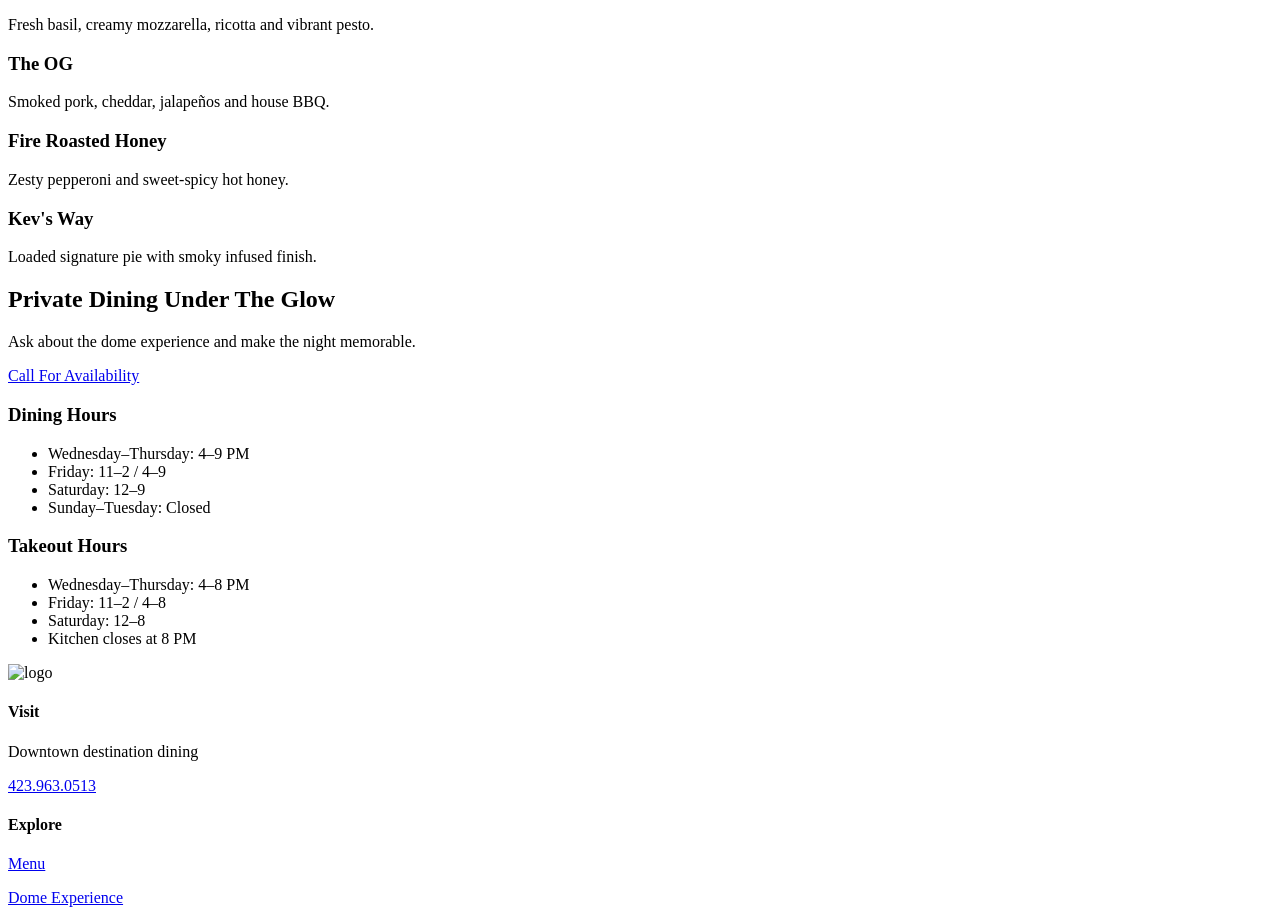
==== index.html @ 61188879 "init commit" ====
<!DOCTYPE html>
<p>Fresh basil, creamy mozzarella, ricotta and vibrant pesto.</p>
</div>
<div class="dish-card reveal">
<h3>The OG</h3>
<p>Smoked pork, cheddar, jalapeños and house BBQ.</p>
</div>
<div class="dish-card reveal">
<h3>Fire Roasted Honey</h3>
<p>Zesty pepperoni and sweet-spicy hot honey.</p>
</div>
<div class="dish-card reveal">
<h3>Kev's Way</h3>
<p>Loaded signature pie with smoky infused finish.</p>
</div>
</div>
</div>
</section>

<section class="immersive-banner">
<div class="overlay-dark"></div>
<div class="container banner-inner">
<h2>Private Dining Under The Glow</h2>
<p>Ask about the dome experience and make the night memorable.</p>
<a href="tel:4239630513" class="btn btn-gold">Call For Availability</a>
</div>
</section>

<section class="section">
<div class="container hours-wrap">
<div class="hours-box reveal">
<h3>Dining Hours</h3>
<ul>
<li>Wednesday–Thursday: 4–9 PM</li>
<li>Friday: 11–2 / 4–9</li>
<li>Saturday: 12–9</li>
<li>Sunday–Tuesday: Closed</li>
</ul>
</div>
<div class="hours-box reveal">
<h3>Takeout Hours</h3>
<ul>
<li>Wednesday–Thursday: 4–8 PM</li>
<li>Friday: 11–2 / 4–8</li>
<li>Saturday: 12–8</li>
<li>Kitchen closes at 8 PM</li>
</ul>
</div>
</div>
</section>

<footer class="site-footer">
<div class="container footer-grid">
<div>
<img src="assets/logo.png" class="footer-logo" alt="logo">
</div>
<div>
<h4>Visit</h4>
<p>Downtown destination dining</p>
<p><a href="tel:4239630513">423.963.0513</a></p>
</div>
<div>
<h4>Explore</h4>
<p><a href="menu.html">Menu</a></p>
<p><a href="experience.html">Dome Experience</a></p>
</div>
</div>
</footer>

<script src="script.js"></script>
</body>
</html>
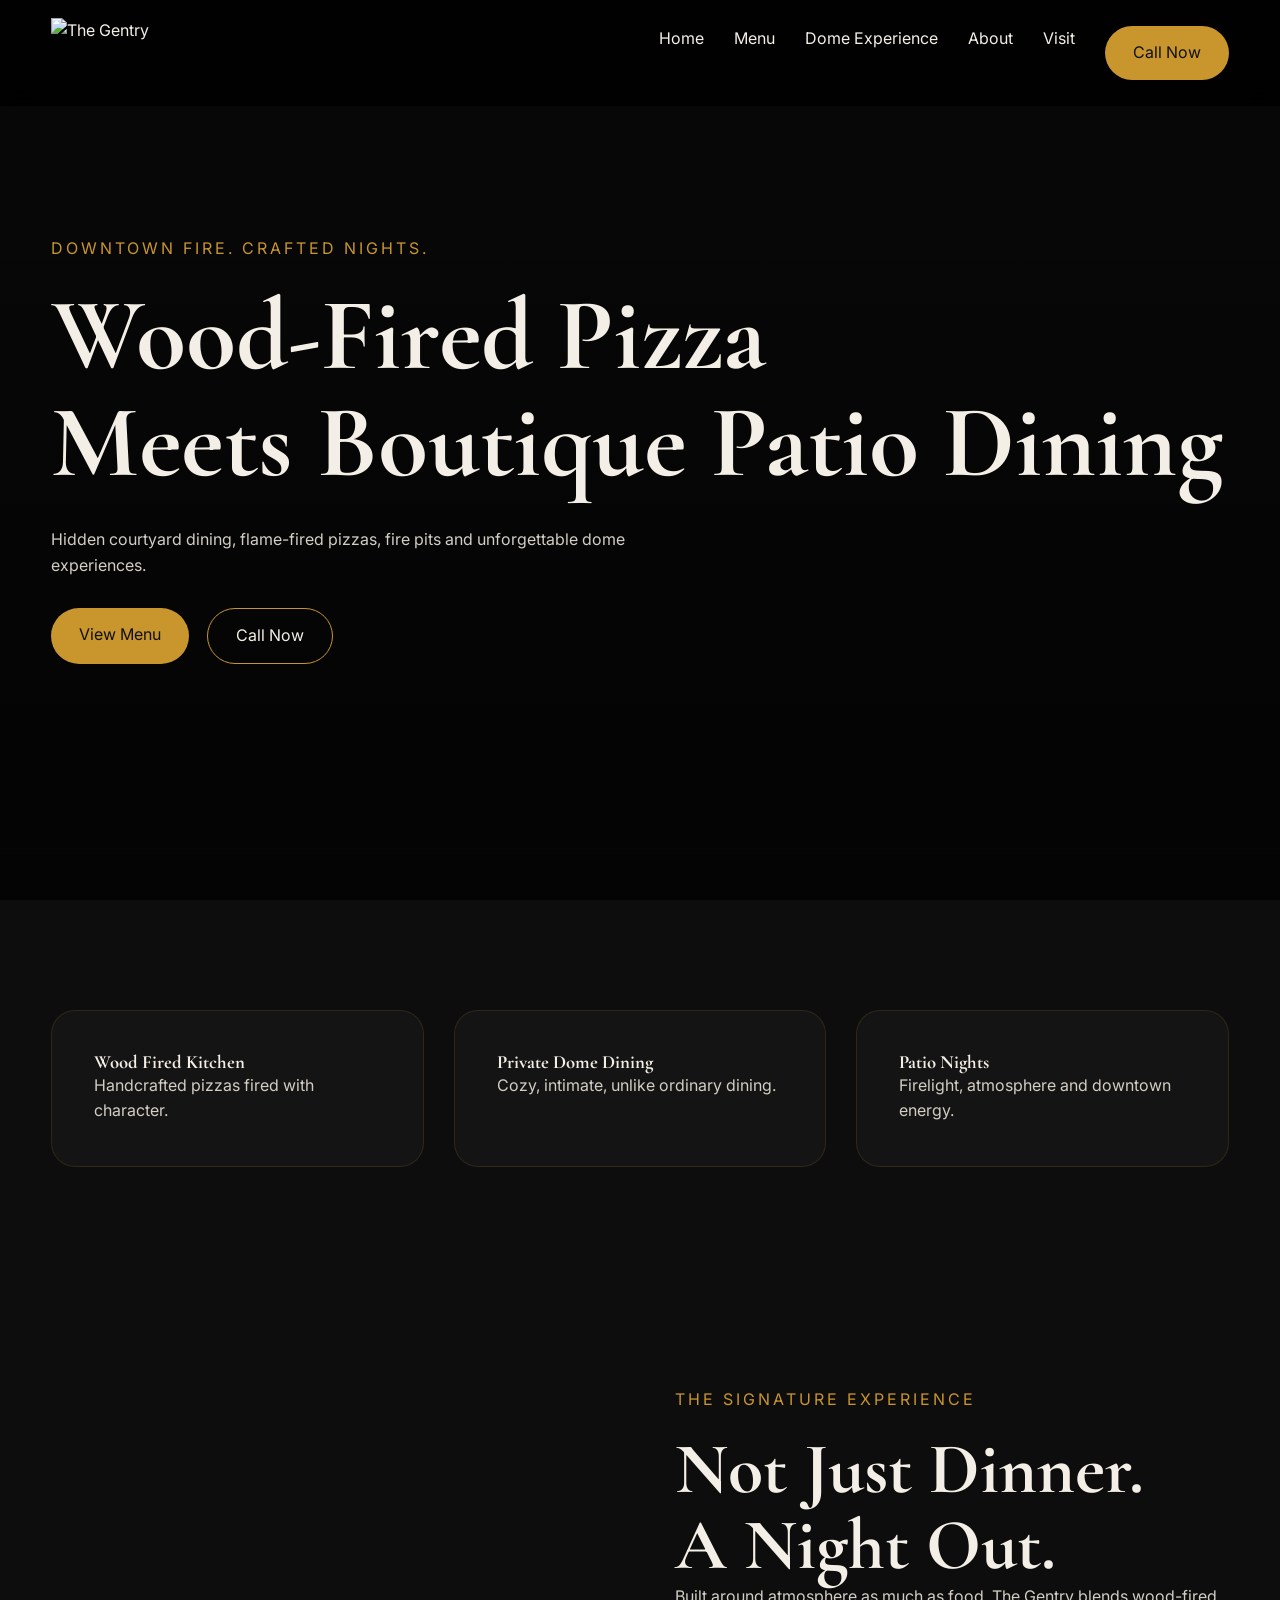
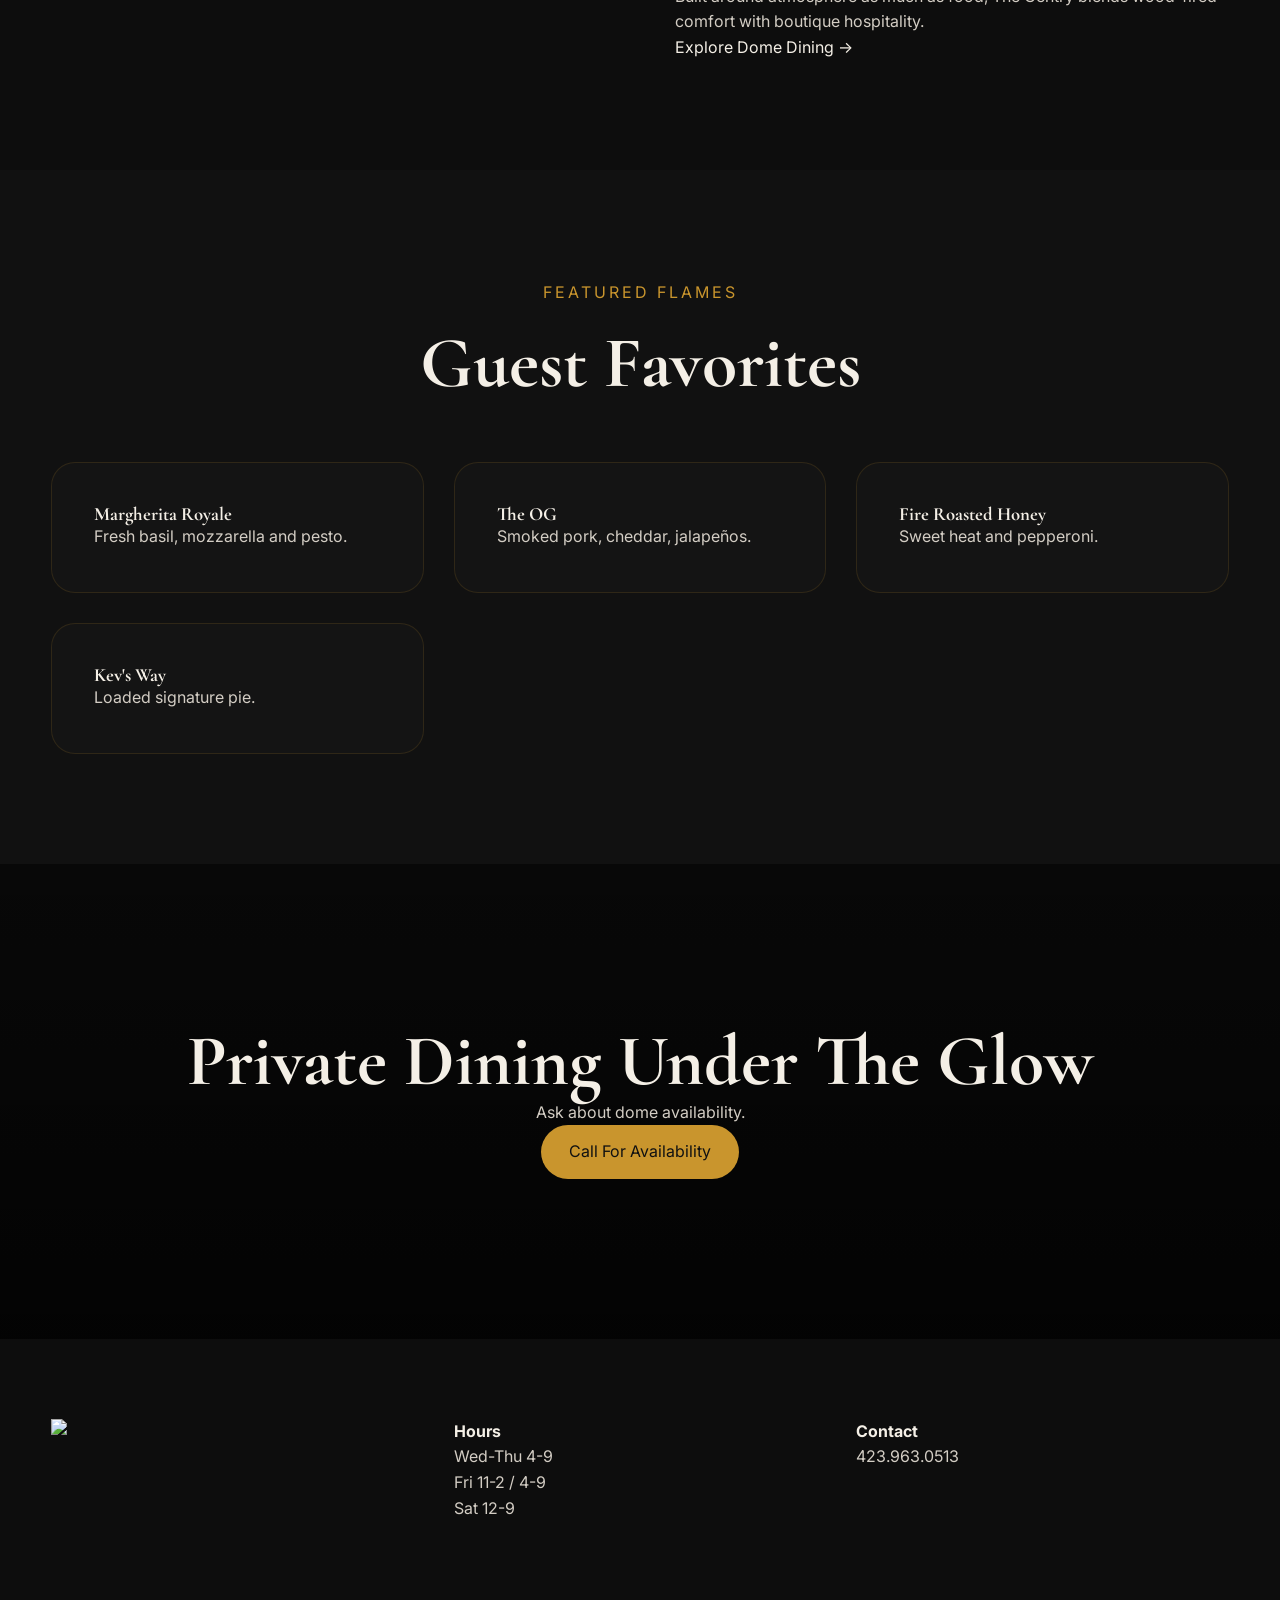
==== commit f19d911e: "rework. same overall" ====
--- a/index.html
+++ b/index.html
@@ -1,69 +1,172 @@
 <!DOCTYPE html>
-<p>Fresh basil, creamy mozzarella, ricotta and vibrant pesto.</p>
+<html lang="en">
+<head>
+<meta charset="UTF-8">
+<meta name="viewport" content="width=device-width,initial-scale=1.0">
+<title>The Gentry</title>
+<link rel="preconnect" href="https://fonts.googleapis.com">
+<link rel="preconnect" href="https://fonts.gstatic.com" crossorigin>
+<link href="https://fonts.googleapis.com/css2?family=Cormorant+Garamond:wght@500;700&family=Inter:wght@300;400;600;700&display=swap" rel="stylesheet">
+<link rel="stylesheet" href="styles.css">
+</head>
+<body>
+
+<header class="site-header">
+<div class="container nav-wrap">
+<a href="index.html" class="brand">
+<img src="assets/logo.png" alt="The Gentry">
+</a>
+
+<nav>
+<ul class="nav-links" id="navLinks">
+<li><a href="index.html">Home</a></li>
+<li><a href="menu.html">Menu</a></li>
+<li><a href="experience.html">Dome Experience</a></li>
+<li><a href="about.html">About</a></li>
+<li><a href="visit.html">Visit</a></li>
+<li><a href="tel:4239630513" class="nav-cta">Call Now</a></li>
+</ul>
+<button id="mobileToggle" class="mobile-toggle">☰</button>
+</nav>
 </div>
+</header>
+
+<section class="hero">
+<div class="hero-overlay"></div>
+
+<div class="hero-content container">
+<p class="eyebrow">Downtown Fire. Crafted Nights.</p>
+
+<h1>
+Wood-Fired Pizza<br>
+Meets Boutique Patio Dining
+</h1>
+
+<p class="hero-copy">
+Hidden courtyard dining, flame-fired pizzas, fire pits and unforgettable dome experiences.
+</p>
+
+<div class="hero-buttons">
+<a href="menu.html" class="btn btn-gold">View Menu</a>
+<a href="tel:4239630513" class="btn btn-outline">Call Now</a>
+</div>
+
+</div>
+</section>
+
+<section class="section">
+<div class="container feature-grid">
+
+<div class="feature-card reveal">
+<h3>Wood Fired Kitchen</h3>
+<p>Handcrafted pizzas fired with character.</p>
+</div>
+
+<div class="feature-card reveal">
+<h3>Private Dome Dining</h3>
+<p>Cozy, intimate, unlike ordinary dining.</p>
+</div>
+
+<div class="feature-card reveal">
+<h3>Patio Nights</h3>
+<p>Firelight, atmosphere and downtown energy.</p>
+</div>
+
+</div>
+</section>
+
+<section class="section split-section">
+<div class="container split-grid">
+
+<div class="split-image reveal">
+<img src="assets/vibe.jpg" alt="">
+</div>
+
+<div class="split-text reveal">
+<p class="eyebrow">The Signature Experience</p>
+<h2>Not Just Dinner.<br>A Night Out.</h2>
+
+<p>
+Built around atmosphere as much as food, The Gentry blends wood-fired comfort with boutique hospitality.
+</p>
+
+<a href="experience.html" class="text-link">
+Explore Dome Dining →
+</a>
+
+</div>
+
+</div>
+</section>
+
+<section class="dark-section section">
+<div class="container">
+
+<div class="section-heading center">
+<p class="eyebrow">Featured Flames</p>
+<h2>Guest Favorites</h2>
+</div>
+
+<div class="menu-grid">
+
+<div class="dish-card reveal">
+<h3>Margherita Royale</h3>
+<p>Fresh basil, mozzarella and pesto.</p>
+</div>
+
 <div class="dish-card reveal">
 <h3>The OG</h3>
-<p>Smoked pork, cheddar, jalapeños and house BBQ.</p>
+<p>Smoked pork, cheddar, jalapeños.</p>
 </div>
+
 <div class="dish-card reveal">
 <h3>Fire Roasted Honey</h3>
-<p>Zesty pepperoni and sweet-spicy hot honey.</p>
+<p>Sweet heat and pepperoni.</p>
 </div>
+
 <div class="dish-card reveal">
 <h3>Kev's Way</h3>
-<p>Loaded signature pie with smoky infused finish.</p>
+<p>Loaded signature pie.</p>
 </div>
+
 </div>
+
 </div>
 </section>
 
 <section class="immersive-banner">
 <div class="overlay-dark"></div>
+
 <div class="container banner-inner">
 <h2>Private Dining Under The Glow</h2>
-<p>Ask about the dome experience and make the night memorable.</p>
-<a href="tel:4239630513" class="btn btn-gold">Call For Availability</a>
-</div>
-</section>
+<p>Ask about dome availability.</p>
 
-<section class="section">
-<div class="container hours-wrap">
-<div class="hours-box reveal">
-<h3>Dining Hours</h3>
-<ul>
-<li>Wednesday–Thursday: 4–9 PM</li>
-<li>Friday: 11–2 / 4–9</li>
-<li>Saturday: 12–9</li>
-<li>Sunday–Tuesday: Closed</li>
-</ul>
-</div>
-<div class="hours-box reveal">
-<h3>Takeout Hours</h3>
-<ul>
-<li>Wednesday–Thursday: 4–8 PM</li>
-<li>Friday: 11–2 / 4–8</li>
-<li>Saturday: 12–8</li>
-<li>Kitchen closes at 8 PM</li>
-</ul>
-</div>
+<a href="tel:4239630513" class="btn btn-gold">
+Call For Availability
+</a>
+
 </div>
 </section>
 
 <footer class="site-footer">
 <div class="container footer-grid">
+
 <div>
-<img src="assets/logo.png" class="footer-logo" alt="logo">
+<img src="assets/logo.png" class="footer-logo">
 </div>
+
 <div>
-<h4>Visit</h4>
-<p>Downtown destination dining</p>
-<p><a href="tel:4239630513">423.963.0513</a></p>
+<h4>Hours</h4>
+<p>Wed-Thu 4-9</p>
+<p>Fri 11-2 / 4-9</p>
+<p>Sat 12-9</p>
 </div>
+
 <div>
-<h4>Explore</h4>
-<p><a href="menu.html">Menu</a></p>
-<p><a href="experience.html">Dome Experience</a></p>
+<h4>Contact</h4>
+<p>423.963.0513</p>
 </div>
+
 </div>
 </footer>
 
--- a/styles.css
+++ b/styles.css
@@ -0,0 +1,269 @@
+*{
+margin:0;
+padding:0;
+box-sizing:border-box;
+}
+
+body{
+font-family:Inter,sans-serif;
+background:#0d0d0d;
+color:#f4efe6;
+line-height:1.6;
+}
+
+a{
+text-decoration:none;
+color:inherit;
+}
+
+img{
+max-width:100%;
+display:block;
+}
+
+.container{
+width:min(1180px,92%);
+margin:auto;
+}
+
+.section{
+padding:110px 0;
+}
+
+.center{
+text-align:center;
+}
+
+h1,h2,h3{
+font-family:"Cormorant Garamond",serif;
+line-height:1.05;
+}
+
+h1{
+font-size:clamp(54px,8vw,110px);
+}
+
+h2{
+font-size:clamp(42px,6vw,72px);
+}
+
+p{
+color:#d3cdc4;
+}
+
+.eyebrow{
+letter-spacing:3px;
+text-transform:uppercase;
+color:#c9952d;
+margin-bottom:20px;
+}
+
+.site-header{
+position:fixed;
+width:100%;
+background:rgba(0,0,0,.85);
+backdrop-filter:blur(10px);
+z-index:1000;
+}
+
+.nav-wrap{
+display:flex;
+justify-content:space-between;
+align-items:center;
+padding:18px 0;
+}
+
+.brand img{
+height:70px;
+}
+
+.nav-links{
+display:flex;
+gap:30px;
+list-style:none;
+}
+
+.mobile-toggle{
+display:none;
+}
+
+.nav-cta,
+.btn{
+padding:14px 28px;
+border-radius:40px;
+display:inline-block;
+}
+
+.btn-gold,
+.nav-cta{
+background:#c9952d;
+color:#111;
+}
+
+.btn-outline{
+border:1px solid #c9952d;
+}
+
+.hero{
+min-height:100vh;
+background:url('assets/vibe.jpg') center/cover;
+display:flex;
+align-items:center;
+position:relative;
+}
+
+.experience-hero{
+background:url('assets/vibe2.jpg') center/cover;
+}
+
+.hero-overlay,
+.overlay-dark{
+position:absolute;
+inset:0;
+background:linear-gradient(rgba(0,0,0,.4),rgba(0,0,0,.75));
+}
+
+.hero-content{
+position:relative;
+z-index:2;
+}
+
+.hero-copy{
+max-width:650px;
+margin:30px 0;
+}
+
+.hero-buttons{
+display:flex;
+gap:18px;
+flex-wrap:wrap;
+}
+
+.feature-grid{
+display:grid;
+grid-template-columns:repeat(auto-fit,minmax(280px,1fr));
+gap:30px;
+}
+
+.feature-card,
+.dish-card,
+.hours-box,
+.menu-section{
+background:#141414;
+padding:42px;
+border-radius:24px;
+border:1px solid rgba(201,149,45,.15);
+}
+
+.split-grid{
+display:grid;
+grid-template-columns:1fr 1fr;
+gap:70px;
+align-items:center;
+}
+
+.dark-section{
+background:#111;
+}
+
+.menu-grid{
+display:grid;
+grid-template-columns:repeat(auto-fit,minmax(280px,1fr));
+gap:30px;
+margin-top:60px;
+}
+
+.immersive-banner{
+padding:160px 0;
+background:url('assets/vibe2.jpg') center/cover fixed;
+position:relative;
+}
+
+.banner-inner{
+text-align:center;
+position:relative;
+z-index:2;
+}
+
+.footer-grid{
+display:grid;
+grid-template-columns:repeat(3,1fr);
+gap:30px;
+padding:80px 0;
+}
+
+.footer-logo{
+width:100px;
+}
+
+.page-hero{
+padding:180px 0 90px;
+}
+
+.menu-item{
+display:flex;
+justify-content:space-between;
+padding:18px 0;
+border-bottom:1px solid rgba(255,255,255,.08);
+}
+
+.contact-grid{
+display:grid;
+grid-template-columns:1fr 1fr;
+gap:40px;
+}
+
+.map-placeholder{
+padding:70px;
+border:1px solid rgba(255,255,255,.08);
+border-radius:24px;
+}
+
+.lux-list{
+padding-left:20px;
+margin:30px 0;
+}
+
+.reveal{
+opacity:0;
+transform:translateY(30px);
+transition:1s;
+}
+
+.reveal.active{
+opacity:1;
+transform:none;
+}
+
+@media(max-width:900px){
+
+.split-grid,
+.contact-grid,
+.footer-grid{
+grid-template-columns:1fr;
+}
+
+.nav-links{
+display:none;
+position:absolute;
+top:90px;
+right:20px;
+background:#111;
+padding:30px;
+border-radius:18px;
+flex-direction:column;
+}
+
+.nav-links.open{
+display:flex;
+}
+
+.mobile-toggle{
+display:block;
+background:none;
+border:none;
+color:white;
+font-size:2rem;
+}
+
+}
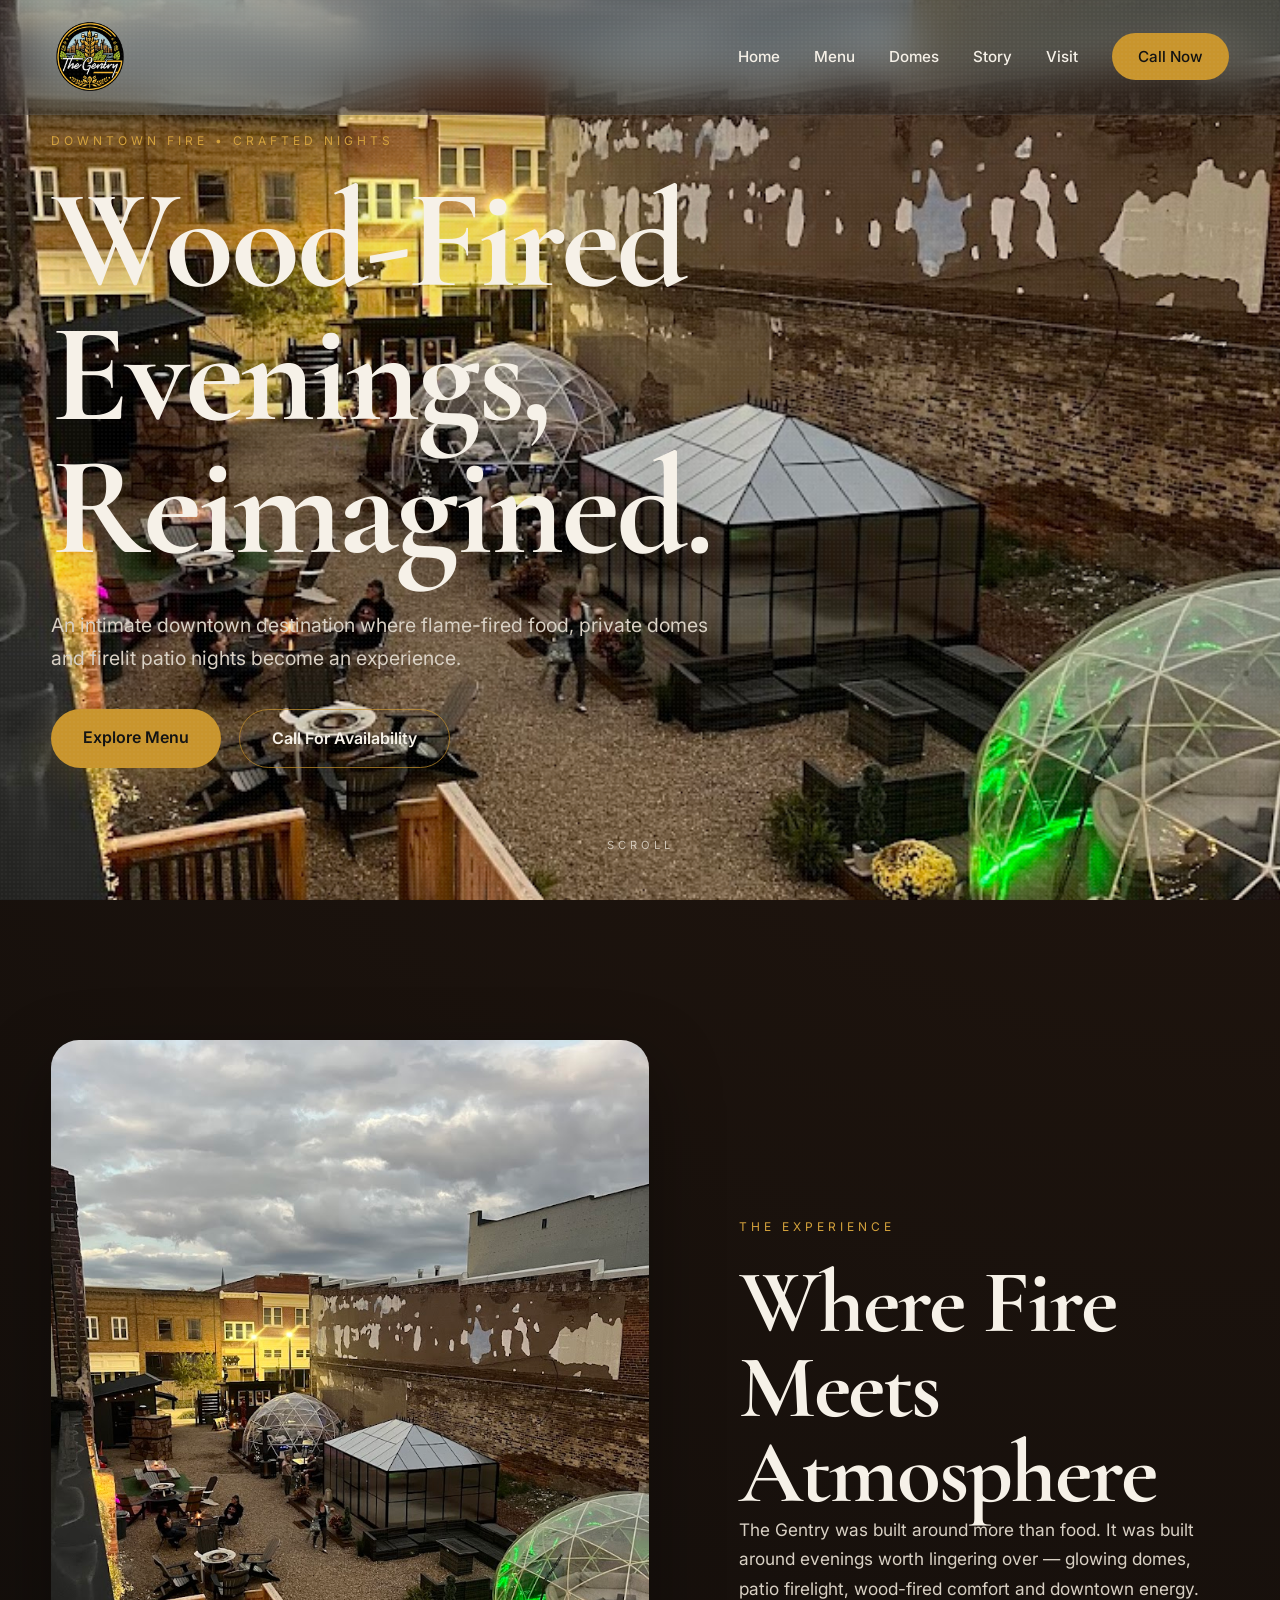
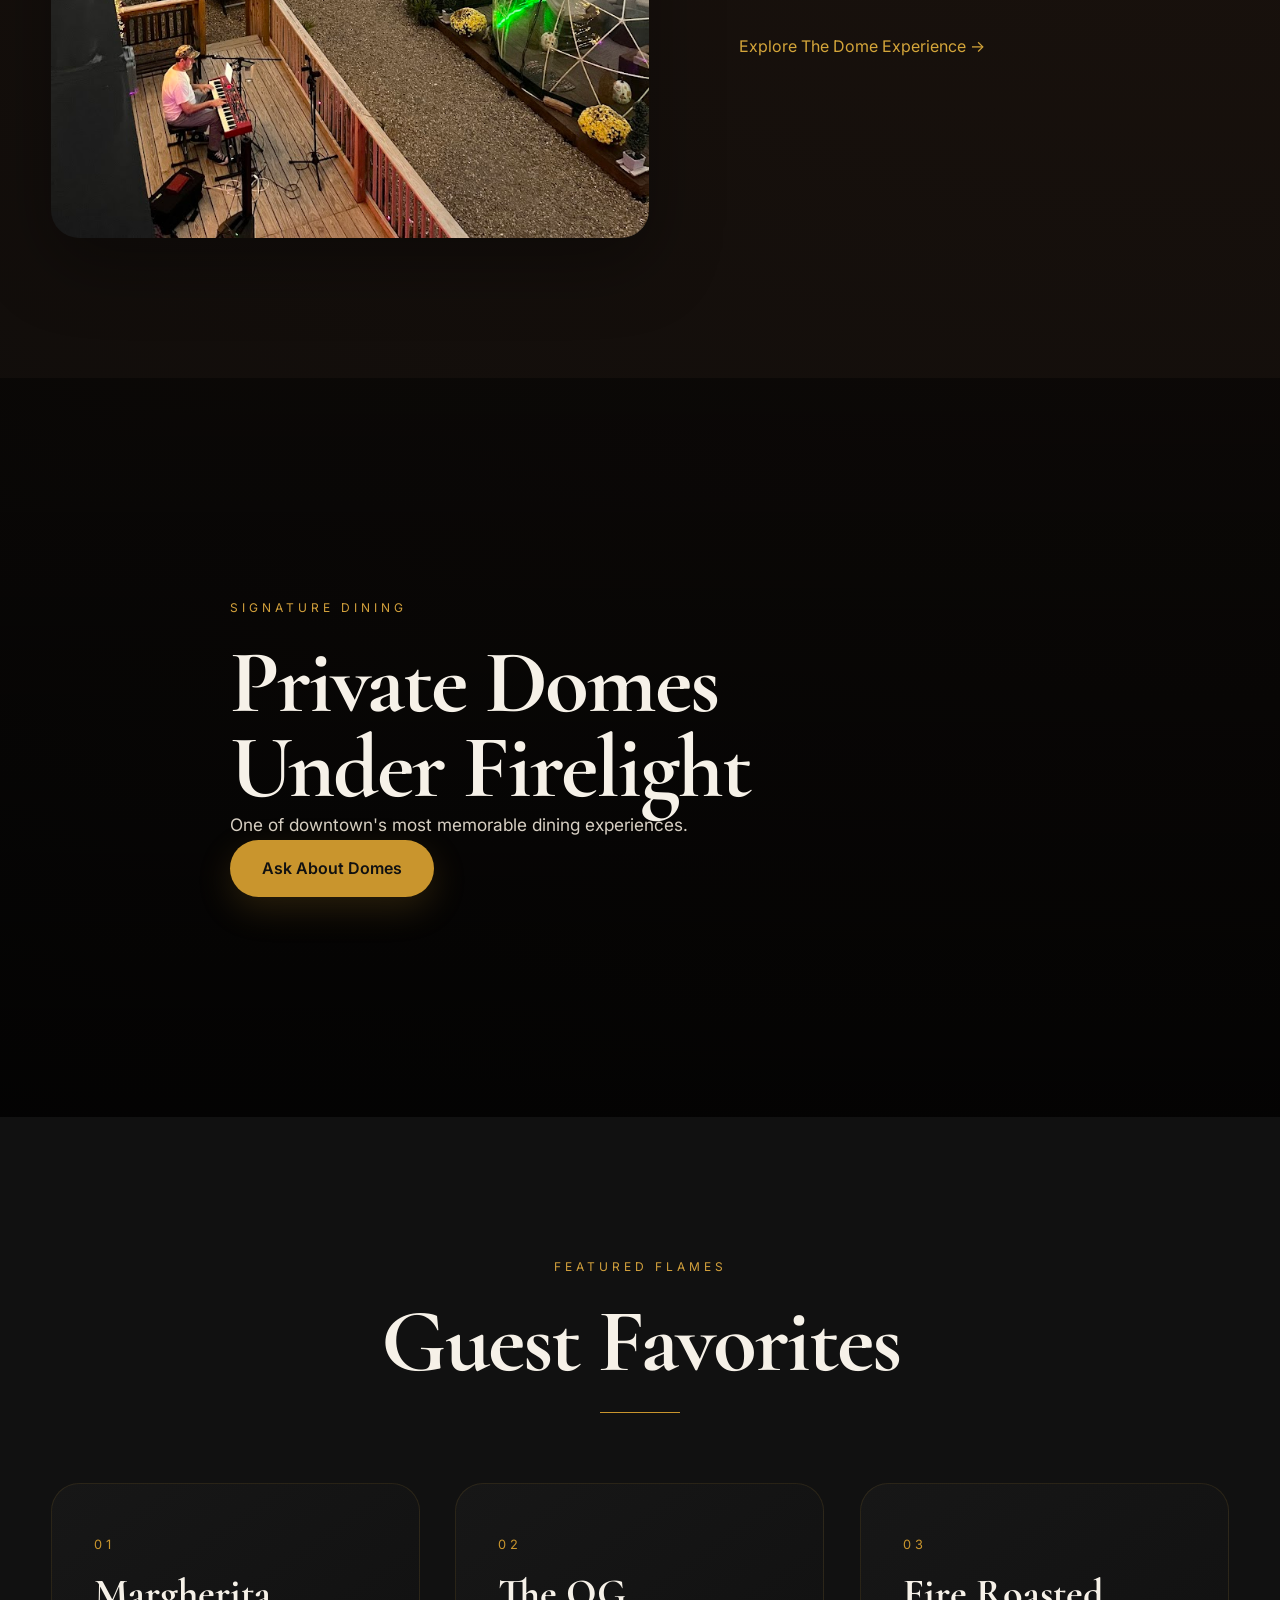
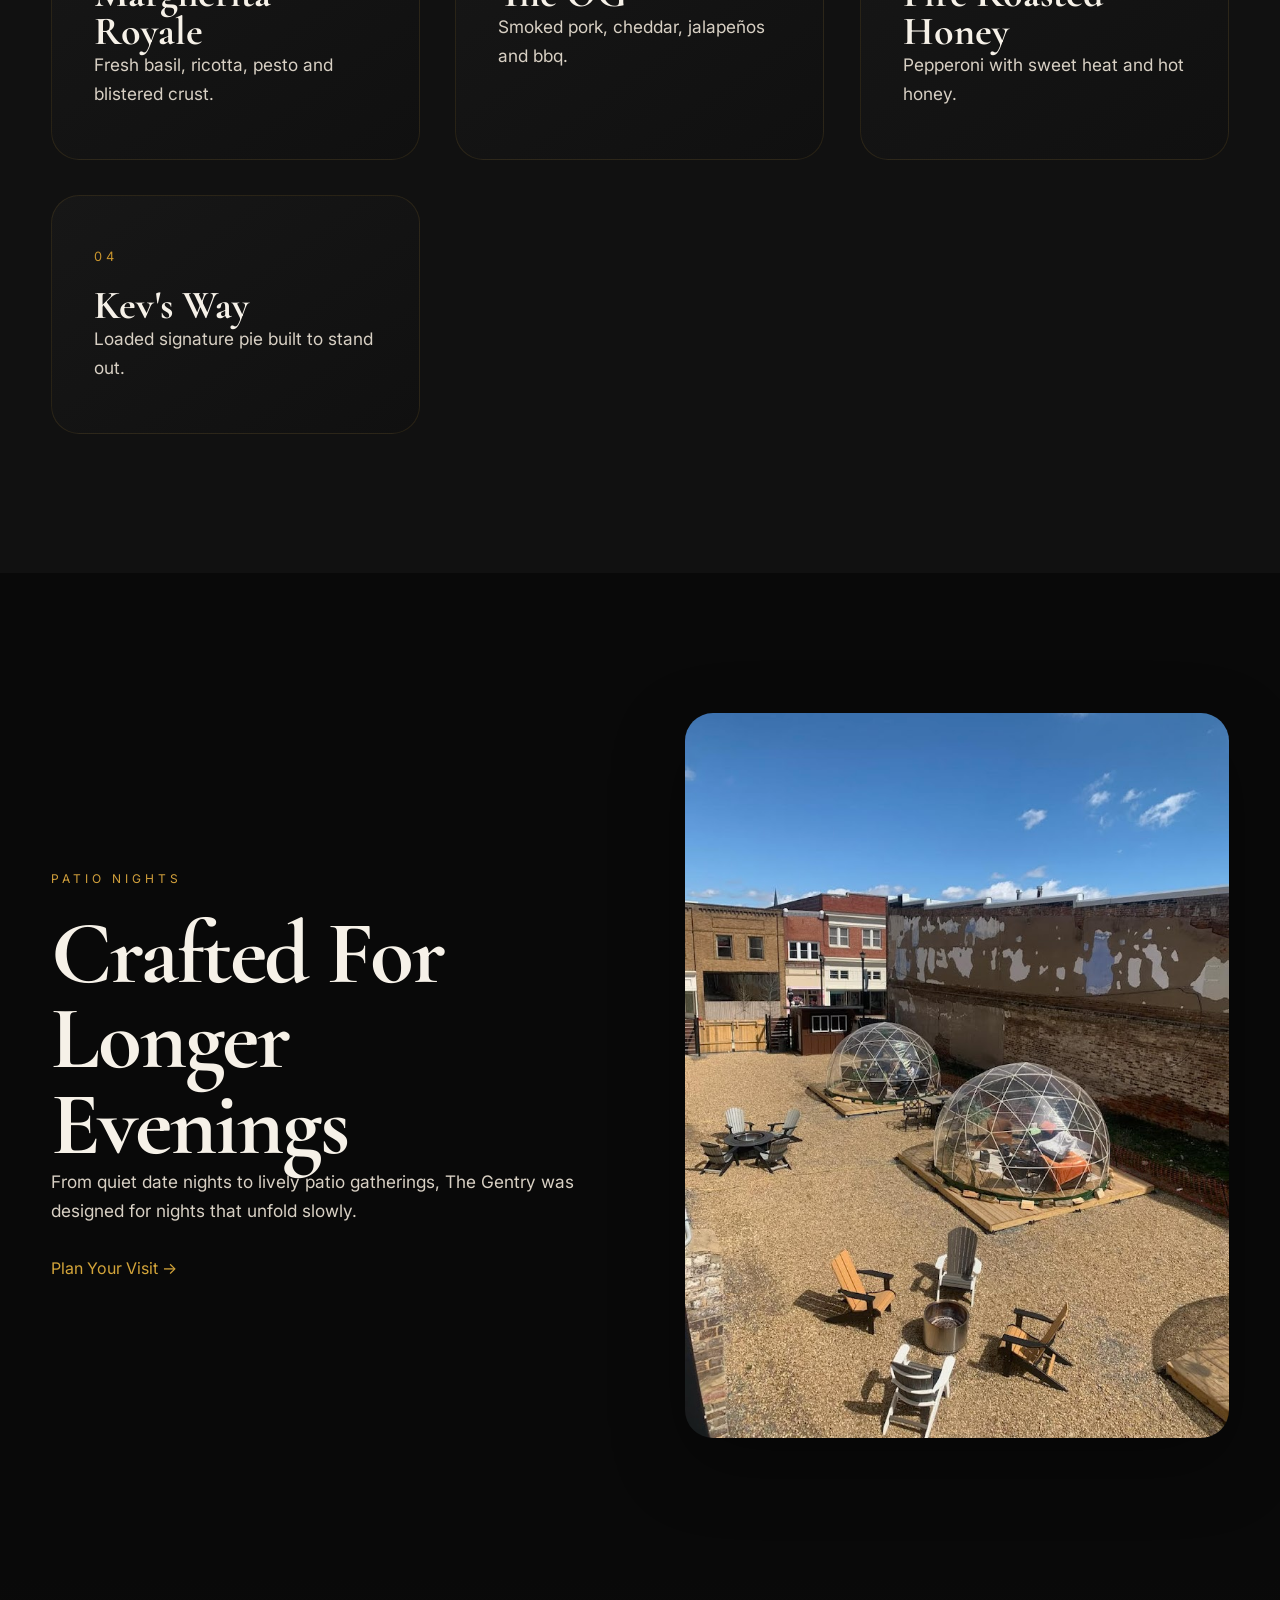
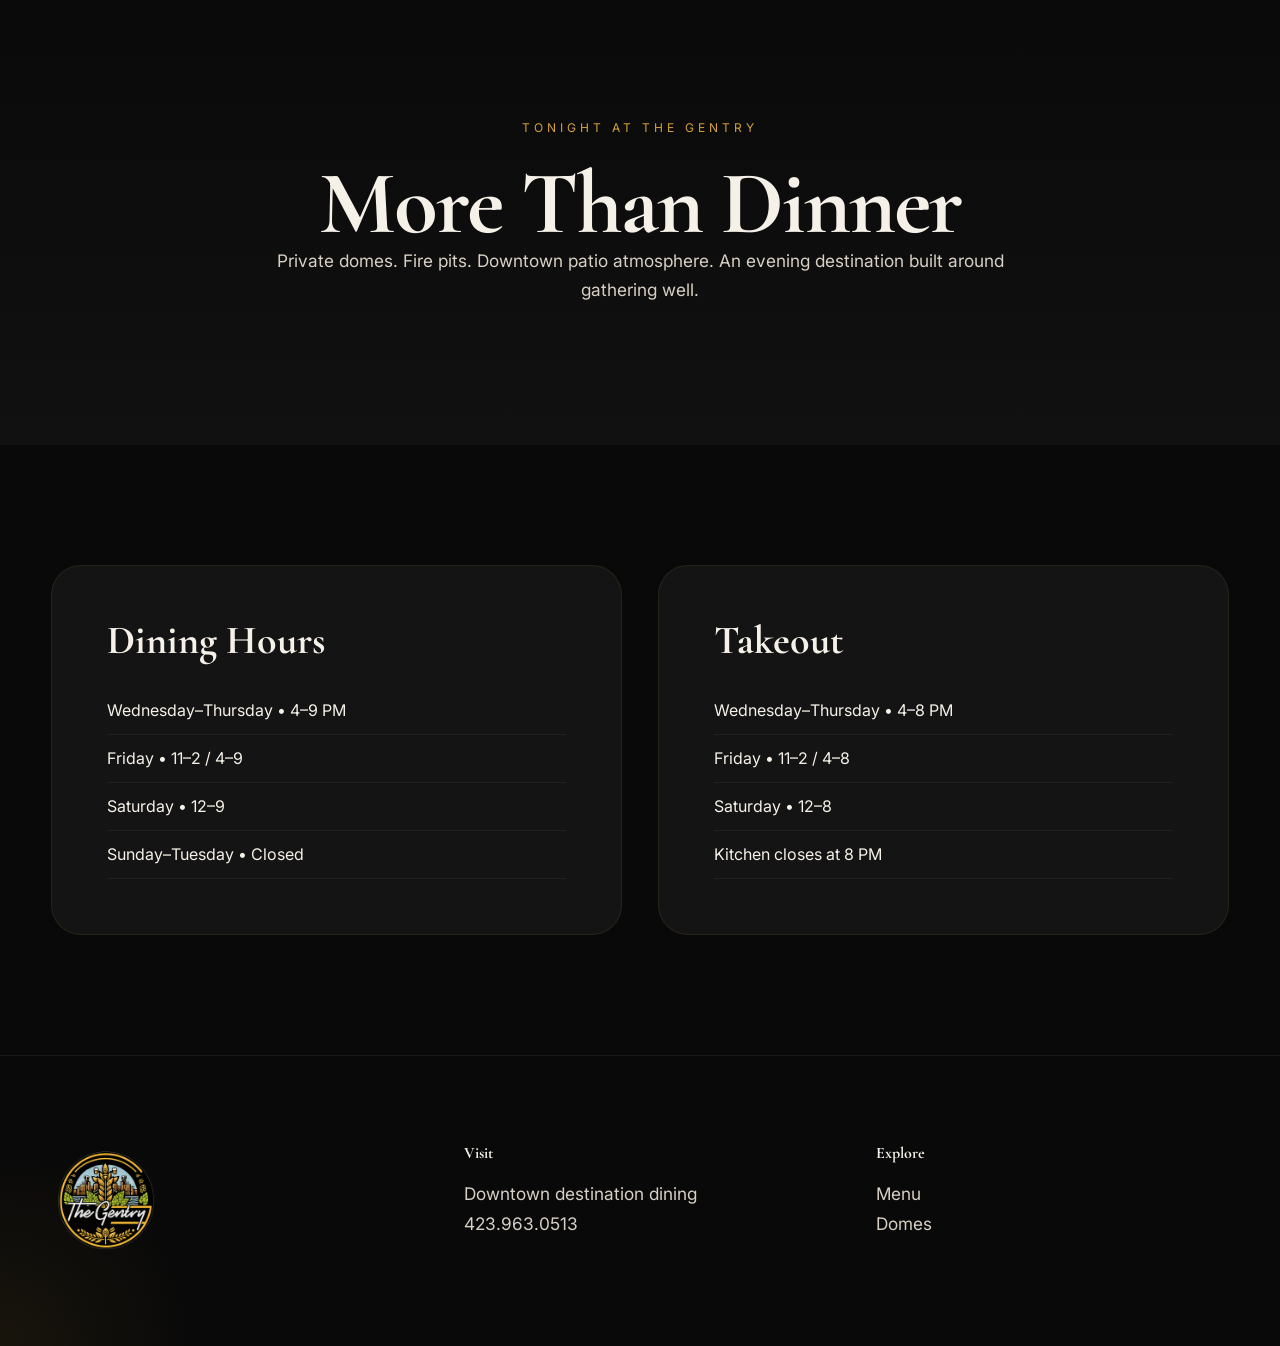
==== commit 744c390c: "upgrade all commit" ====
--- a/index.html
+++ b/index.html
@@ -3,152 +3,329 @@
 <head>
 <meta charset="UTF-8">
 <meta name="viewport" content="width=device-width,initial-scale=1.0">
-<title>The Gentry</title>
+
+<title>The Gentry | Wood Fired Evenings Reimagined</title>
+
+<meta name="description"
+content="Boutique wood-fired dining, glowing patio nights and private dome experiences.">
+
 <link rel="preconnect" href="https://fonts.googleapis.com">
 <link rel="preconnect" href="https://fonts.gstatic.com" crossorigin>
-<link href="https://fonts.googleapis.com/css2?family=Cormorant+Garamond:wght@500;700&family=Inter:wght@300;400;600;700&display=swap" rel="stylesheet">
+
+<link href="https://fonts.googleapis.com/css2?family=Cormorant+Garamond:wght@500;600;700&family=Inter:wght@300;400;500;600&display=swap" rel="stylesheet">
+
 <link rel="stylesheet" href="styles.css">
 </head>
+
 <body>
 
+<div class="grain"></div>
+
 <header class="site-header">
+
 <div class="container nav-wrap">
+
 <a href="index.html" class="brand">
 <img src="assets/logo.png" alt="The Gentry">
 </a>
 
 <nav>
+
 <ul class="nav-links" id="navLinks">
 <li><a href="index.html">Home</a></li>
 <li><a href="menu.html">Menu</a></li>
-<li><a href="experience.html">Dome Experience</a></li>
-<li><a href="about.html">About</a></li>
+<li><a href="experience.html">Domes</a></li>
+<li><a href="about.html">Story</a></li>
 <li><a href="visit.html">Visit</a></li>
-<li><a href="tel:4239630513" class="nav-cta">Call Now</a></li>
+<li>
+<a href="tel:4239630513" class="nav-cta">
+Call Now
+</a>
+</li>
 </ul>
-<button id="mobileToggle" class="mobile-toggle">☰</button>
+
+<button id="mobileToggle" class="mobile-toggle">
+☰
+</button>
+
 </nav>
 </div>
 </header>
 
+
+
 <section class="hero">
+
 <div class="hero-overlay"></div>
 
+<div class="hero-bg-zoom"></div>
+
 <div class="hero-content container">
-<p class="eyebrow">Downtown Fire. Crafted Nights.</p>
-
-<h1>
-Wood-Fired Pizza<br>
-Meets Boutique Patio Dining
+
+<p class="eyebrow fade-up">
+DOWNTOWN FIRE • CRAFTED NIGHTS
+</p>
+
+<h1 class="fade-up delay1">
+Wood-Fired<br>
+Evenings,<br>
+Reimagined.
 </h1>
 
-<p class="hero-copy">
-Hidden courtyard dining, flame-fired pizzas, fire pits and unforgettable dome experiences.
-</p>
-
-<div class="hero-buttons">
-<a href="menu.html" class="btn btn-gold">View Menu</a>
-<a href="tel:4239630513" class="btn btn-outline">Call Now</a>
-</div>
-
-</div>
-</section>
-
-<section class="section">
-<div class="container feature-grid">
-
-<div class="feature-card reveal">
-<h3>Wood Fired Kitchen</h3>
-<p>Handcrafted pizzas fired with character.</p>
-</div>
-
-<div class="feature-card reveal">
-<h3>Private Dome Dining</h3>
-<p>Cozy, intimate, unlike ordinary dining.</p>
-</div>
-
-<div class="feature-card reveal">
-<h3>Patio Nights</h3>
-<p>Firelight, atmosphere and downtown energy.</p>
-</div>
-
-</div>
-</section>
-
-<section class="section split-section">
+<p class="hero-copy fade-up delay2">
+An intimate downtown destination where flame-fired food,
+private domes and firelit patio nights become an experience.
+</p>
+
+<div class="hero-buttons fade-up delay3">
+<a href="menu.html" class="btn btn-gold">
+Explore Menu
+</a>
+
+<a href="tel:4239630513" class="btn btn-outline">
+Call For Availability
+</a>
+</div>
+
+</div>
+
+<div class="scroll-indicator">
+Scroll
+</div>
+
+</section>
+
+
+
+
+<section class="editorial section">
+
+<div class="container editorial-grid">
+
+<div class="editorial-image reveal">
+<img src="assets/vibe.jpg" alt="">
+</div>
+
+<div class="editorial-copy reveal">
+
+<p class="eyebrow">
+THE EXPERIENCE
+</p>
+
+<h2>
+Where Fire<br>
+Meets Atmosphere
+</h2>
+
+<p>
+The Gentry was built around more than food.
+It was built around evenings worth lingering over —
+glowing domes, patio firelight,
+wood-fired comfort and downtown energy.
+</p>
+
+<a href="experience.html" class="text-link">
+Explore The Dome Experience →
+</a>
+
+</div>
+
+</div>
+
+</section>
+
+
+
+
+<section class="immersive-photo">
+<div class="overlay-dark"></div>
+
+<div class="container immersive-copy">
+<p class="eyebrow">
+SIGNATURE DINING
+</p>
+
+<h2>
+Private Domes<br>
+Under Firelight
+</h2>
+
+<p>
+One of downtown's most memorable dining experiences.
+</p>
+
+<a href="tel:4239630513" class="btn btn-gold">
+Ask About Domes
+</a>
+
+</div>
+</section>
+
+
+
+
+<section class="section signature-menu">
+
+<div class="container">
+
+<div class="section-heading center">
+<p class="eyebrow">
+FEATURED FLAMES
+</p>
+
+<h2>
+Guest Favorites
+</h2>
+</div>
+
+
+<div class="dish-layout">
+
+<div class="dish-card reveal">
+<span class="dish-number">01</span>
+<h3>Margherita Royale</h3>
+<p>
+Fresh basil, ricotta, pesto and blistered crust.
+</p>
+</div>
+
+
+<div class="dish-card reveal">
+<span class="dish-number">02</span>
+<h3>The OG</h3>
+<p>
+Smoked pork, cheddar, jalapeños and bbq.
+</p>
+</div>
+
+
+<div class="dish-card reveal">
+<span class="dish-number">03</span>
+<h3>Fire Roasted Honey</h3>
+<p>
+Pepperoni with sweet heat and hot honey.
+</p>
+</div>
+
+
+<div class="dish-card reveal">
+<span class="dish-number">04</span>
+<h3>Kev's Way</h3>
+<p>
+Loaded signature pie built to stand out.
+</p>
+</div>
+
+</div>
+
+</div>
+
+</section>
+
+
+
+
+<section class="split-lux section">
+
 <div class="container split-grid">
 
-<div class="split-image reveal">
-<img src="assets/vibe.jpg" alt="">
-</div>
-
-<div class="split-text reveal">
-<p class="eyebrow">The Signature Experience</p>
-<h2>Not Just Dinner.<br>A Night Out.</h2>
-
-<p>
-Built around atmosphere as much as food, The Gentry blends wood-fired comfort with boutique hospitality.
-</p>
-
-<a href="experience.html" class="text-link">
-Explore Dome Dining →
-</a>
-
-</div>
-
-</div>
-</section>
-
-<section class="dark-section section">
-<div class="container">
-
-<div class="section-heading center">
-<p class="eyebrow">Featured Flames</p>
-<h2>Guest Favorites</h2>
-</div>
-
-<div class="menu-grid">
-
-<div class="dish-card reveal">
-<h3>Margherita Royale</h3>
-<p>Fresh basil, mozzarella and pesto.</p>
-</div>
-
-<div class="dish-card reveal">
-<h3>The OG</h3>
-<p>Smoked pork, cheddar, jalapeños.</p>
-</div>
-
-<div class="dish-card reveal">
-<h3>Fire Roasted Honey</h3>
-<p>Sweet heat and pepperoni.</p>
-</div>
-
-<div class="dish-card reveal">
-<h3>Kev's Way</h3>
-<p>Loaded signature pie.</p>
-</div>
-
-</div>
-
-</div>
-</section>
-
-<section class="immersive-banner">
-<div class="overlay-dark"></div>
-
-<div class="container banner-inner">
-<h2>Private Dining Under The Glow</h2>
-<p>Ask about dome availability.</p>
-
-<a href="tel:4239630513" class="btn btn-gold">
-Call For Availability
-</a>
-
-</div>
-</section>
-
-<footer class="site-footer">
+<div class="split-copy reveal">
+
+<p class="eyebrow">
+PATIO NIGHTS
+</p>
+
+<h2>
+Crafted For<br>
+Longer Evenings
+</h2>
+
+<p>
+From quiet date nights to lively patio gatherings,
+The Gentry was designed for nights that unfold slowly.
+</p>
+
+<a href="visit.html" class="text-link">
+Plan Your Visit →
+</a>
+
+</div>
+
+
+<div class="split-photo reveal">
+<img src="assets/vibe2.jpg">
+</div>
+
+</div>
+
+</section>
+
+
+
+
+<section class="section tonight">
+
+<div class="container center narrow">
+
+<p class="eyebrow">
+TONIGHT AT THE GENTRY
+</p>
+
+<h2>
+More Than Dinner
+</h2>
+
+<p>
+Private domes. Fire pits.
+Downtown patio atmosphere.
+An evening destination built around gathering well.
+</p>
+
+</div>
+
+</section>
+
+
+
+
+<section class="hours-lux">
+
+<div class="container hours-grid">
+
+<div class="hours-panel reveal">
+<h3>Dining Hours</h3>
+
+<ul>
+<li>Wednesday–Thursday • 4–9 PM</li>
+<li>Friday • 11–2 / 4–9</li>
+<li>Saturday • 12–9</li>
+<li>Sunday–Tuesday • Closed</li>
+</ul>
+
+</div>
+
+
+<div class="hours-panel reveal">
+<h3>Takeout</h3>
+
+<ul>
+<li>Wednesday–Thursday • 4–8 PM</li>
+<li>Friday • 11–2 / 4–8</li>
+<li>Saturday • 12–8</li>
+<li>Kitchen closes at 8 PM</li>
+</ul>
+
+</div>
+
+</div>
+
+</section>
+
+
+
+
+<footer class="lux-footer">
+
 <div class="container footer-grid">
 
 <div>
@@ -156,20 +333,24 @@
 </div>
 
 <div>
-<h4>Hours</h4>
-<p>Wed-Thu 4-9</p>
-<p>Fri 11-2 / 4-9</p>
-<p>Sat 12-9</p>
+<h4>Visit</h4>
+<p>Downtown destination dining</p>
+<p>423.963.0513</p>
 </div>
 
 <div>
-<h4>Contact</h4>
-<p>423.963.0513</p>
-</div>
-
-</div>
+<h4>Explore</h4>
+<p><a href="menu.html">Menu</a></p>
+<p><a href="experience.html">Domes</a></p>
+</div>
+
+</div>
+
 </footer>
 
+
+
 <script src="script.js"></script>
+
 </body>
 </html>
--- a/styles.css
+++ b/styles.css
@@ -1,14 +1,27 @@
+/* ---------- RESET ---------- */
+
 *{
 margin:0;
 padding:0;
 box-sizing:border-box;
 }
 
+html{
+scroll-behavior:smooth;
+}
+
 body{
 font-family:Inter,sans-serif;
-background:#0d0d0d;
-color:#f4efe6;
-line-height:1.6;
+color:#f6f1e8;
+background:
+radial-gradient(circle at top right,#24170f 0,#090909 55%);
+line-height:1.7;
+overflow-x:hidden;
+}
+
+img{
+display:block;
+max-width:100%;
 }
 
 a{
@@ -16,54 +29,101 @@
 color:inherit;
 }
 
-img{
-max-width:100%;
-display:block;
+ul{
+list-style:none;
 }
 
 .container{
-width:min(1180px,92%);
+width:min(1200px,92%);
 margin:auto;
 }
 
 .section{
-padding:110px 0;
+padding:140px 0;
 }
 
 .center{
 text-align:center;
 }
 
-h1,h2,h3{
+.narrow{
+max-width:760px;
+margin:auto;
+}
+
+
+
+/* ---------- FILM GRAIN ---------- */
+
+.grain{
+position:fixed;
+inset:0;
+pointer-events:none;
+opacity:.035;
+background-image:
+radial-gradient(circle,#fff 1px,transparent 1px);
+background-size:4px 4px;
+z-index:9999;
+}
+
+
+
+/* ---------- TYPE ---------- */
+
+h1,h2,h3,h4{
 font-family:"Cormorant Garamond",serif;
-line-height:1.05;
+line-height:.95;
+font-weight:700;
 }
 
 h1{
-font-size:clamp(54px,8vw,110px);
+font-size:clamp(70px,11vw,150px);
+letter-spacing:-3px;
+text-shadow:0 10px 50px rgba(0,0,0,.35);
 }
 
 h2{
-font-size:clamp(42px,6vw,72px);
+font-size:clamp(48px,7vw,96px);
+letter-spacing:-2px;
+}
+
+h3{
+font-size:40px;
 }
 
 p{
-color:#d3cdc4;
+color:#d8d0c4;
+font-size:1.08rem;
 }
 
 .eyebrow{
-letter-spacing:3px;
+font-size:.75rem;
+letter-spacing:4px;
 text-transform:uppercase;
-color:#c9952d;
-margin-bottom:20px;
-}
+color:#d3a13c;
+margin-bottom:22px;
+}
+
+.section-heading:after{
+content:"";
+display:block;
+width:80px;
+height:1px;
+background:#c9952d;
+margin:28px auto;
+}
+
+
+
+/* ---------- NAV ---------- */
 
 .site-header{
 position:fixed;
 width:100%;
-background:rgba(0,0,0,.85);
-backdrop-filter:blur(10px);
 z-index:1000;
+background:rgba(12,12,12,.28);
+backdrop-filter:blur(22px);
+border-bottom:1px solid rgba(255,255,255,.06);
 }
 
 .nav-wrap{
@@ -74,63 +134,123 @@
 }
 
 .brand img{
-height:70px;
+height:78px;
 }
 
 .nav-links{
 display:flex;
-gap:30px;
-list-style:none;
+gap:34px;
+align-items:center;
+}
+
+.nav-links a{
+font-size:.95rem;
+font-weight:500;
+transition:.3s;
+}
+
+.nav-links a:hover{
+color:#d4a53a;
 }
 
 .mobile-toggle{
 display:none;
-}
-
-.nav-cta,
-.btn{
-padding:14px 28px;
-border-radius:40px;
-display:inline-block;
-}
-
-.btn-gold,
+background:none;
+border:none;
+color:#fff;
+font-size:2rem;
+}
+
 .nav-cta{
 background:#c9952d;
+padding:14px 26px;
+border-radius:40px;
 color:#111;
+font-weight:600;
+}
+
+
+
+/* ---------- BUTTONS ---------- */
+
+.btn{
+display:inline-block;
+padding:15px 32px;
+border-radius:44px;
+transition:.35s;
+font-weight:600;
+}
+
+.btn:hover{
+transform:translateY(-3px);
+}
+
+.btn-gold{
+background:#c9952d;
+color:#111;
+box-shadow:
+0 12px 35px rgba(201,149,45,.18);
 }
 
 .btn-outline{
-border:1px solid #c9952d;
-}
+border:1px solid rgba(201,149,45,.7);
+}
+
+.text-link{
+margin-top:30px;
+display:inline-block;
+color:#d4a53a;
+}
+
+
+
+/* ---------- HERO ---------- */
 
 .hero{
-min-height:100vh;
-background:url('assets/vibe.jpg') center/cover;
+height:100vh;
 display:flex;
 align-items:center;
 position:relative;
-}
-
-.experience-hero{
-background:url('assets/vibe2.jpg') center/cover;
-}
-
-.hero-overlay,
-.overlay-dark{
+overflow:hidden;
+}
+
+.hero-bg-zoom{
 position:absolute;
 inset:0;
-background:linear-gradient(rgba(0,0,0,.4),rgba(0,0,0,.75));
+background:
+url("assets/vibe.jpg")
+center center/cover;
+animation:zoomHero 26s ease infinite alternate;
+}
+
+@keyframes zoomHero{
+from{
+transform:scale(1);
+}
+to{
+transform:scale(1.12);
+}
+}
+
+.hero-overlay{
+position:absolute;
+inset:0;
+background:
+linear-gradient(
+rgba(0,0,0,.32),
+rgba(0,0,0,.72)
+);
 }
 
 .hero-content{
 position:relative;
-z-index:2;
+z-index:5;
 }
 
 .hero-copy{
-max-width:650px;
-margin:30px 0;
+max-width:680px;
+font-size:1.22rem;
+margin:34px 0;
 }
 
 .hero-buttons{
@@ -139,119 +259,308 @@
 flex-wrap:wrap;
 }
 
-.feature-grid{
+.scroll-indicator{
+position:absolute;
+bottom:45px;
+left:50%;
+transform:translateX(-50%);
+letter-spacing:4px;
+font-size:.7rem;
+text-transform:uppercase;
+opacity:.7;
+}
+
+
+
+/* ---------- ANIMATION ---------- */
+
+.fade-up{
+opacity:0;
+transform:translateY(40px);
+animation:fadeup 1s forwards;
+}
+
+.delay1{
+animation-delay:.25s;
+}
+
+.delay2{
+animation-delay:.5s;
+}
+
+.delay3{
+animation-delay:.75s;
+}
+
+@keyframes fadeup{
+to{
+opacity:1;
+transform:none;
+}
+}
+
+.reveal{
+opacity:0;
+transform:translateY(60px);
+transition:1.2s;
+}
+
+.reveal.active{
+opacity:1;
+transform:none;
+}
+
+
+
+/* ---------- EDITORIAL ---------- */
+
+.editorial-grid{
+display:grid;
+grid-template-columns:1.1fr .9fr;
+gap:90px;
+align-items:center;
+}
+
+.editorial-image{
+overflow:hidden;
+border-radius:28px;
+box-shadow:
+0 25px 70px rgba(0,0,0,.35);
+}
+
+.editorial-image img{
+transition:1.2s;
+}
+
+.editorial-image:hover img{
+transform:scale(1.05);
+}
+
+
+
+/* ---------- IMMERSIVE PHOTO ---------- */
+
+.immersive-photo{
+position:relative;
+padding:220px 0;
+background:
+url("assets/vibe2.jpg")
+center center/cover fixed;
+}
+
+.overlay-dark{
+position:absolute;
+inset:0;
+background:
+linear-gradient(
+rgba(0,0,0,.45),
+rgba(0,0,0,.72)
+);
+}
+
+.immersive-copy{
+position:relative;
+z-index:2;
+max-width:820px;
+}
+
+
+
+/* ---------- SIGNATURE MENU ---------- */
+
+.signature-menu{
+background:#111;
+}
+
+.dish-layout{
+margin-top:70px;
 display:grid;
 grid-template-columns:repeat(auto-fit,minmax(280px,1fr));
-gap:30px;
-}
-
-.feature-card,
-.dish-card,
-.hours-box,
+gap:35px;
+}
+
+.dish-card{
+background:
+linear-gradient(
+145deg,
+#171717,
+#101010
+);
+padding:50px 42px;
+border-radius:28px;
+border:1px solid rgba(212,165,58,.12);
+transition:.45s;
+}
+
+.dish-card:hover{
+transform:translateY(-8px);
+border-color:rgba(212,165,58,.3);
+}
+
+.dish-number{
+display:block;
+font-size:.8rem;
+letter-spacing:4px;
+margin-bottom:18px;
+color:#c9952d;
+}
+
+
+
+/* ---------- SPLIT ---------- */
+
+.split-grid{
+display:grid;
+grid-template-columns:1fr 1fr;
+gap:90px;
+align-items:center;
+}
+
+.split-photo{
+border-radius:28px;
+overflow:hidden;
+box-shadow:
+0 25px 70px rgba(0,0,0,.35);
+}
+
+
+
+/* ---------- TONIGHT ---------- */
+
+.tonight{
+background:
+linear-gradient(
+180deg,
+transparent,
+#111
+);
+}
+
+
+
+/* ---------- HOURS ---------- */
+
+.hours-lux{
+padding:120px 0;
+}
+
+.hours-grid{
+display:grid;
+grid-template-columns:repeat(auto-fit,minmax(360px,1fr));
+gap:36px;
+}
+
+.hours-panel{
+background:#141414;
+padding:55px;
+border-radius:30px;
+border:1px solid rgba(212,165,58,.1);
+}
+
+.hours-panel ul{
+margin-top:28px;
+}
+
+.hours-panel li{
+padding:10px 0;
+border-bottom:1px solid rgba(255,255,255,.05);
+}
+
+
+
+/* ---------- FOOTER ---------- */
+
+.lux-footer{
+padding:90px 0;
+border-top:1px solid rgba(255,255,255,.06);
+}
+
+.footer-grid{
+display:grid;
+grid-template-columns:repeat(3,1fr);
+gap:60px;
+}
+
+.footer-logo{
+width:110px;
+}
+
+footer h4{
+margin-bottom:18px;
+}
+
+
+
+/* ---------- INNER PAGES ---------- */
+
+.page-hero{
+padding:210px 0 120px;
+}
+
 .menu-section{
 background:#141414;
-padding:42px;
-border-radius:24px;
-border:1px solid rgba(201,149,45,.15);
-}
-
-.split-grid{
-display:grid;
-grid-template-columns:1fr 1fr;
-gap:70px;
-align-items:center;
-}
-
-.dark-section{
-background:#111;
-}
-
-.menu-grid{
-display:grid;
-grid-template-columns:repeat(auto-fit,minmax(280px,1fr));
-gap:30px;
-margin-top:60px;
-}
-
-.immersive-banner{
-padding:160px 0;
-background:url('assets/vibe2.jpg') center/cover fixed;
-position:relative;
-}
-
-.banner-inner{
-text-align:center;
-position:relative;
-z-index:2;
-}
-
-.footer-grid{
-display:grid;
-grid-template-columns:repeat(3,1fr);
-gap:30px;
-padding:80px 0;
-}
-
-.footer-logo{
-width:100px;
-}
-
-.page-hero{
-padding:180px 0 90px;
+padding:55px;
+border-radius:28px;
+margin-bottom:35px;
 }
 
 .menu-item{
 display:flex;
 justify-content:space-between;
-padding:18px 0;
-border-bottom:1px solid rgba(255,255,255,.08);
+padding:22px 0;
+border-bottom:1px solid rgba(255,255,255,.07);
 }
 
 .contact-grid{
 display:grid;
 grid-template-columns:1fr 1fr;
-gap:40px;
+gap:50px;
 }
 
 .map-placeholder{
-padding:70px;
+padding:80px;
+border-radius:30px;
 border:1px solid rgba(255,255,255,.08);
-border-radius:24px;
 }
 
 .lux-list{
-padding-left:20px;
-margin:30px 0;
-}
-
-.reveal{
-opacity:0;
-transform:translateY(30px);
-transition:1s;
-}
-
-.reveal.active{
-opacity:1;
-transform:none;
-}
-
-@media(max-width:900px){
-
+margin:35px 0;
+padding-left:18px;
+}
+
+.lux-list li{
+margin-bottom:14px;
+}
+
+
+
+/* ---------- RESPONSIVE ---------- */
+
+@media(max-width:980px){
+
+.editorial-grid,
 .split-grid,
 .contact-grid,
 .footer-grid{
 grid-template-columns:1fr;
+gap:55px;
+}
+
+h1{
+font-size:72px;
 }
 
 .nav-links{
 display:none;
 position:absolute;
-top:90px;
+top:95px;
 right:20px;
 background:#111;
 padding:30px;
 border-radius:18px;
 flex-direction:column;
+box-shadow:
+0 20px 50px rgba(0,0,0,.35);
 }
 
 .nav-links.open{
@@ -260,10 +569,385 @@
 
 .mobile-toggle{
 display:block;
-background:none;
-border:none;
-color:white;
-font-size:2rem;
-}
-
+}
+
+.hero{
+min-height:100vh;
+}
+
+.section{
+padding:95px 0;
+}
+
+}
+
+@media(max-width:640px){
+
+h1{
+font-size:58px;
+}
+
+h2{
+font-size:46px;
+}
+
+.hero-buttons{
+flex-direction:column;
+}
+
+.btn{
+width:100%;
+text-align:center;
+}
+
+.hours-panel,
+.dish-card,
+menu-section{
+padding:36px;
+}
+
+}
+
+   /*---- js add on effects ------*/
+
+   body{
+opacity:0;
+transition:opacity .8s ease;
+}
+
+body.loaded{
+opacity:1;
+}
+
+.site-header.scrolled{
+background:rgba(8,8,8,.55);
+backdrop-filter:blur(30px);
+padding:2px 0;
+}
+
+.cursor-glow{
+position:fixed;
+width:420px;
+height:420px;
+border-radius:50%;
+pointer-events:none;
+background:
+radial-gradient(
+circle,
+rgba(201,149,45,.08),
+transparent 65%
+);
+transform:translate(-50%,-50%);
+z-index:0;
+mix-blend-mode:screen;
+transition:
+left .06s linear,
+top .06s linear;
+}
+
+.btn{
+transform-style:preserve-3d;
+will-change:transform;
+}
+
+.hero-content{
+position:relative;
+z-index:4;
+}
+
+.dish-card{
+will-change:transform;
+}
+
+.dish-card:hover{
+box-shadow:
+0 30px 70px rgba(0,0,0,.35);
+}
+
+@media(max-width:900px){
+.cursor-glow{
+display:none;
+}
+}
+
+.menu-hero{
+background:
+linear-gradient(
+rgba(0,0,0,.35),
+rgba(0,0,0,.72)
+),
+url("assets/vibe.jpg")
+center/cover;
+}
+
+.chef-callout{
+text-align:center;
+max-width:760px;
+margin:auto auto 70px;
+}
+
+.premium-menu-grid{
+display:grid;
+grid-template-columns:repeat(auto-fit,minmax(280px,1fr));
+gap:34px;
+}
+
+.premium-menu-card{
+background:
+linear-gradient(145deg,#171717,#101010);
+padding:55px 45px;
+border-radius:28px;
+border:1px solid rgba(212,165,58,.12);
+transition:.45s;
+}
+
+.premium-menu-card:hover{
+transform:translateY(-8px);
+}
+
+.menu-label{
+font-size:.8rem;
+letter-spacing:4px;
+color:#c9952d;
+margin-bottom:18px;
+}
+
+.price{
+display:block;
+margin-top:26px;
+font-weight:600;
+color:#d4a53a;
+}
+
+.menu-columns{
+display:grid;
+grid-template-columns:1fr 1fr;
+gap:70px;
+}
+
+.menu-column{
+background:#141414;
+padding:55px;
+border-radius:30px;
+}
+
+.menu-row{
+display:flex;
+justify-content:space-between;
+gap:30px;
+padding:32px 0;
+border-bottom:1px solid rgba(255,255,255,.06);
+}
+
+.menu-row h4{
+font-size:30px;
+margin-bottom:8px;
+}
+
+.menu-banner{
+background:
+url("assets/vibe2.jpg")
+center/cover fixed;
+}
+
+@media(max-width:900px){
+.menu-columns{
+grid-template-columns:1fr;
+}
+}
+
+.experience-cinematic{
+height:100vh;
+display:flex;
+align-items:center;
+justify-content:center;
+position:relative;
+background:
+url("assets/vibe2.jpg")
+center/cover;
+}
+
+.experience-grid-lux{
+display:grid;
+grid-template-columns:
+repeat(auto-fit,minmax(300px,1fr));
+gap:36px;
+margin-top:70px;
+}
+
+.experience-card{
+background:
+linear-gradient(145deg,#171717,#101010);
+padding:55px 45px;
+border-radius:28px;
+border:1px solid rgba(212,165,58,.12);
+transition:.45s;
+}
+
+.experience-card:hover{
+transform:translateY(-8px);
+}
+
+.experience-card span{
+display:block;
+letter-spacing:4px;
+font-size:.8rem;
+margin-bottom:18px;
+color:#c9952d;
+}
+
+.dome-banner{
+background:
+url("assets/vibe.jpg")
+center/cover fixed;
+}
+
+.experience-cinematic h1{
+max-width:900px;
+margin:auto;
+}
+
+.story-hero{
+height:100vh;
+display:flex;
+align-items:center;
+justify-content:center;
+position:relative;
+background:
+url("assets/vibe.jpg")
+center/cover;
+}
+
+.story-banner{
+background:
+url("assets/vibe2.jpg")
+center/cover fixed;
+}
+
+.brand-values{
+background:#111;
+}
+
+.values-grid{
+display:grid;
+grid-template-columns:
+repeat(auto-fit,minmax(300px,1fr));
+gap:36px;
+margin-top:70px;
+}
+
+.value-card{
+background:
+linear-gradient(145deg,#171717,#101010);
+padding:55px 45px;
+border-radius:28px;
+border:1px solid rgba(212,165,58,.12);
+transition:.45s;
+}
+
+.value-card:hover{
+transform:translateY(-8px);
+}
+
+.value-card span{
+display:block;
+font-size:.8rem;
+letter-spacing:4px;
+margin-bottom:18px;
+color:#c9952d;
+}
+
+.story-intro p{
+max-width:760px;
+margin:30px auto 0;
+}
+
+
+.visit-hero{
+height:100vh;
+display:flex;
+align-items:center;
+justify-content:center;
+position:relative;
+background:
+url("assets/vibe2.jpg")
+center/cover;
+}
+
+.concierge-grid{
+display:grid;
+grid-template-columns:1fr 1fr;
+gap:50px;
+}
+
+.concierge-card{
+background:
+linear-gradient(145deg,#171717,#101010);
+padding:60px;
+border-radius:30px;
+border:1px solid rgba(212,165,58,.12);
+}
+
+.map-lux{
+margin-top:35px;
+padding:80px;
+border-radius:24px;
+border:1px solid rgba(255,255,255,.08);
+opacity:.75;
+}
+
+.lux-hours{
+margin-top:25px;
+}
+
+.lux-hours li{
+padding:10px 0;
+border-bottom:1px solid rgba(255,255,255,.06);
+}
+
+.hours-divider{
+height:1px;
+background:rgba(255,255,255,.08);
+margin:30px 0;
+}
+
+.visit-grid{
+display:grid;
+grid-template-columns:
+repeat(auto-fit,minmax(300px,1fr));
+gap:36px;
+margin-top:70px;
+}
+
+.visit-card{
+background:
+linear-gradient(145deg,#171717,#101010);
+padding:55px 45px;
+border-radius:28px;
+border:1px solid rgba(212,165,58,.12);
+transition:.45s;
+}
+
+.visit-card:hover{
+transform:translateY(-8px);
+}
+
+.visit-card span{
+display:block;
+font-size:.8rem;
+letter-spacing:4px;
+margin-bottom:18px;
+color:#c9952d;
+}
+
+.visit-banner{
+background:
+url("assets/vibe.jpg")
+center/cover fixed;
+}
+
+@media(max-width:900px){
+.concierge-grid{
+grid-template-columns:1fr;
+}
 }
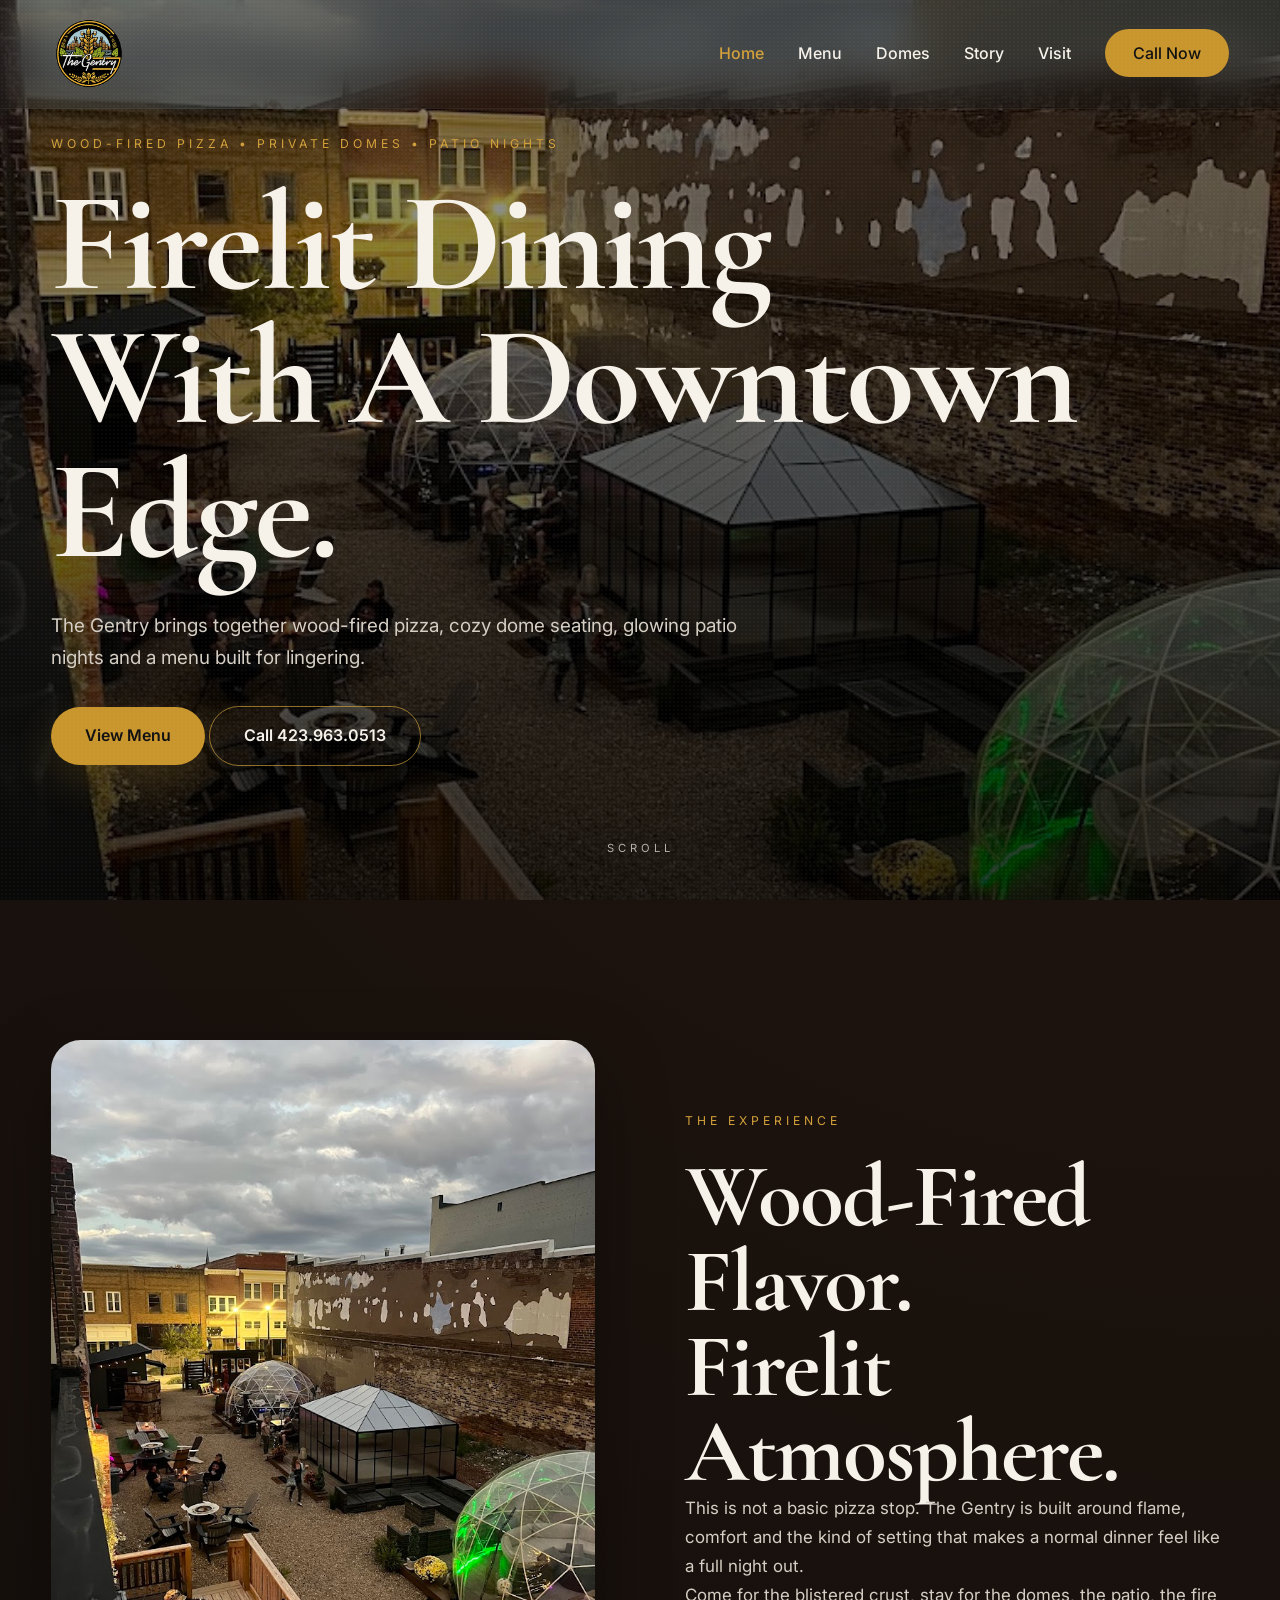
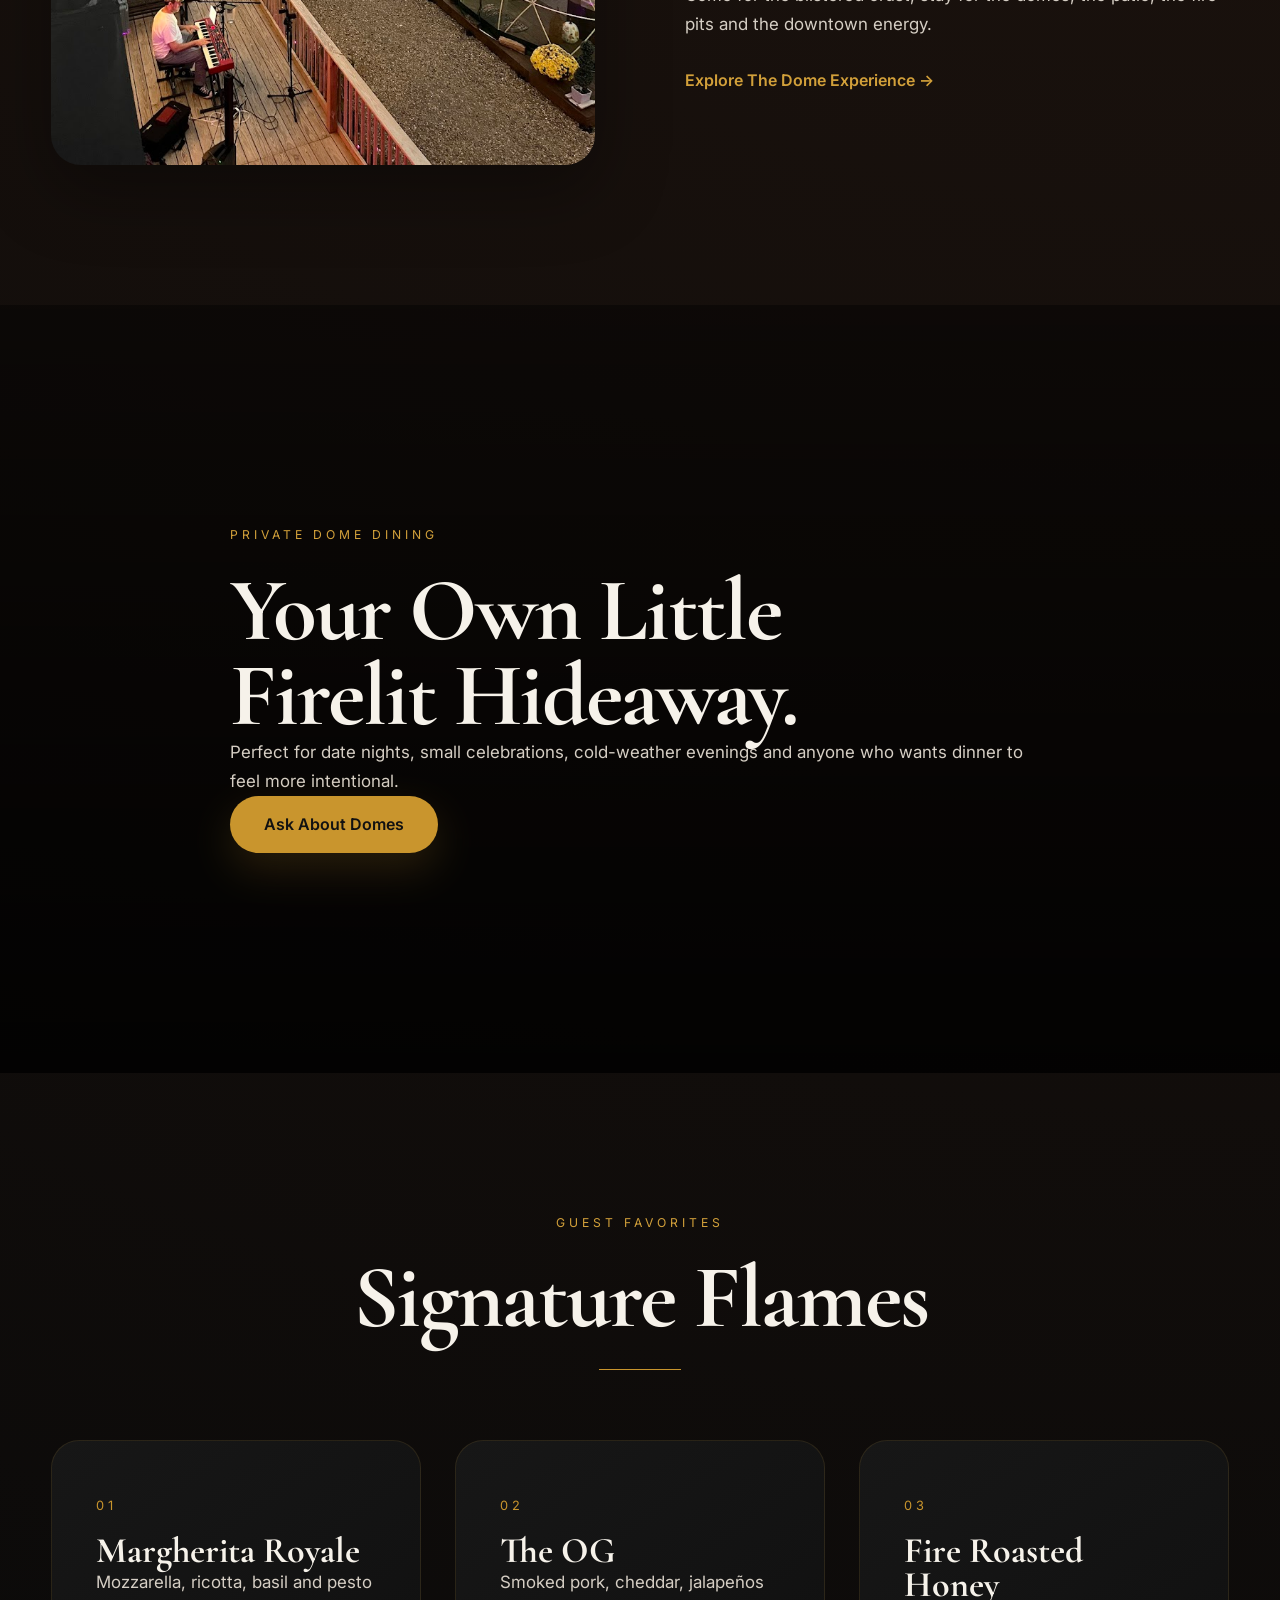
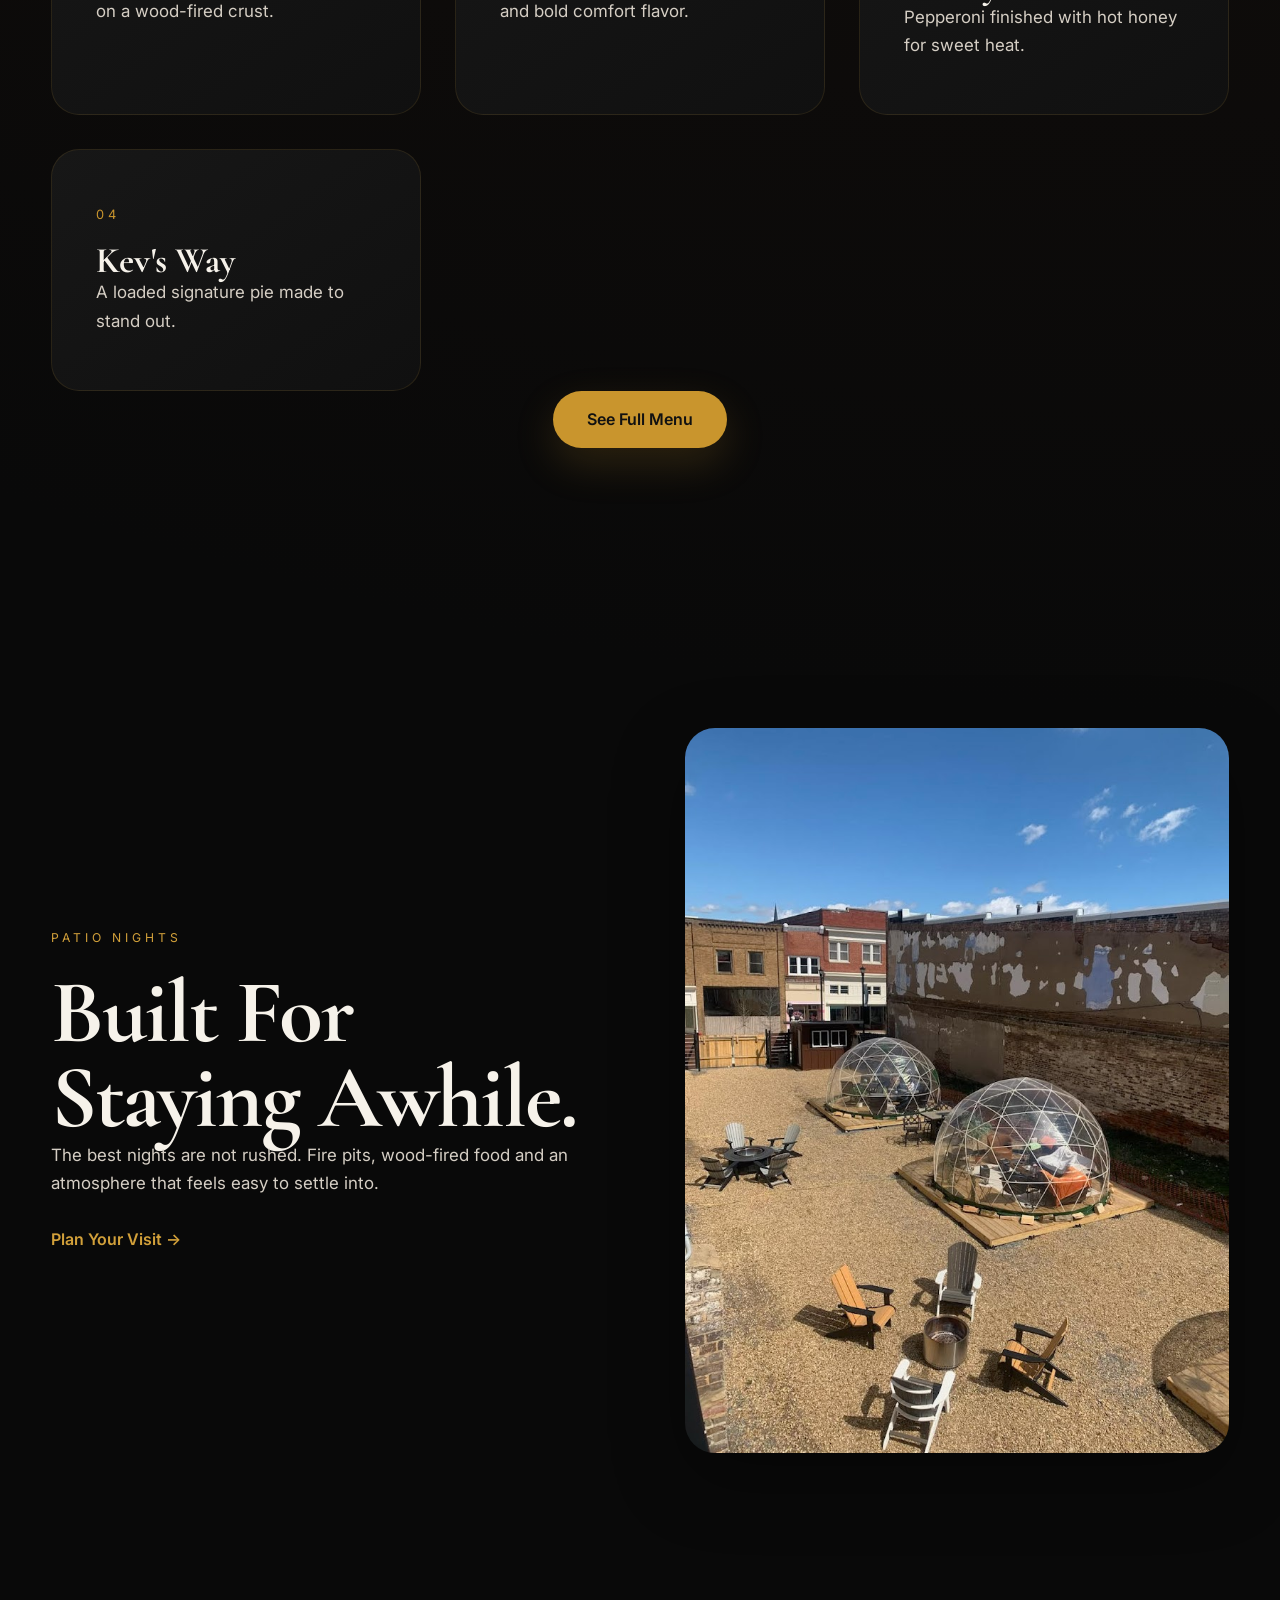
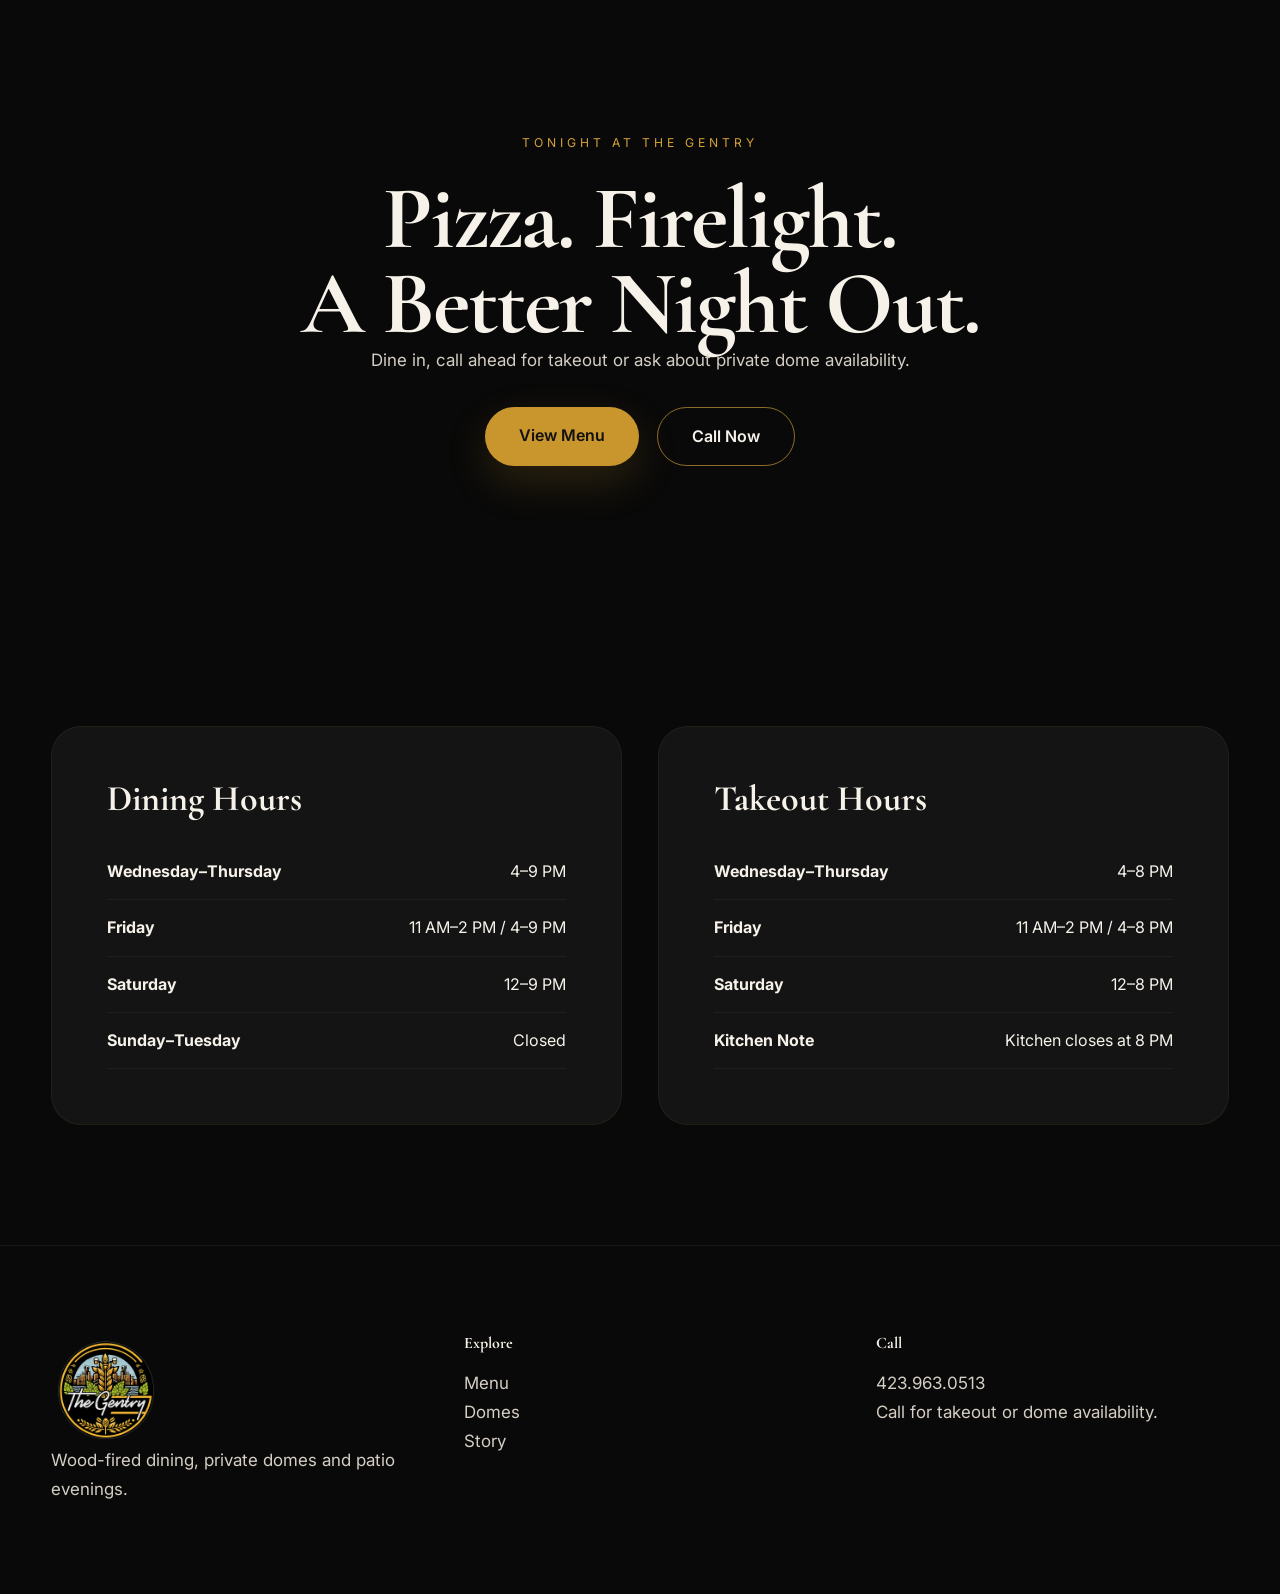
==== commit 5caf2bc5: "full upgrade all files" ====
--- a/index.html
+++ b/index.html
@@ -4,15 +4,13 @@
 <meta charset="UTF-8">
 <meta name="viewport" content="width=device-width,initial-scale=1.0">
 
-<title>The Gentry | Wood Fired Evenings Reimagined</title>
-
-<meta name="description"
-content="Boutique wood-fired dining, glowing patio nights and private dome experiences.">
+<title>The Gentry | Wood-Fired Dining & Private Domes</title>
+<meta name="description" content="The Gentry offers wood-fired pizza, private dome dining, patio firelight, takeout and downtown evening atmosphere.">
 
 <link rel="preconnect" href="https://fonts.googleapis.com">
 <link rel="preconnect" href="https://fonts.gstatic.com" crossorigin>
 
-<link href="https://fonts.googleapis.com/css2?family=Cormorant+Garamond:wght@500;600;700&family=Inter:wght@300;400;500;600&display=swap" rel="stylesheet">
+<link href="https://fonts.googleapis.com/css2?family=Cormorant+Garamond:wght@500;600;700&family=Inter:wght@300;400;500;600;700&display=swap" rel="stylesheet">
 
 <link rel="stylesheet" href="styles.css">
 </head>
@@ -20,335 +18,252 @@
 <body>
 
 <div class="grain"></div>
-
-<header class="site-header">
-
-<div class="container nav-wrap">
-
-<a href="index.html" class="brand">
-<img src="assets/logo.png" alt="The Gentry">
-</a>
-
-<nav>
-
-<ul class="nav-links" id="navLinks">
-<li><a href="index.html">Home</a></li>
-<li><a href="menu.html">Menu</a></li>
-<li><a href="experience.html">Domes</a></li>
-<li><a href="about.html">Story</a></li>
-<li><a href="visit.html">Visit</a></li>
-<li>
-<a href="tel:4239630513" class="nav-cta">
-Call Now
-</a>
-</li>
-</ul>
-
-<button id="mobileToggle" class="mobile-toggle">
-☰
-</button>
-
-</nav>
-</div>
+<div class="cursor-glow" id="cursorGlow"></div>
+
+<header class="site-header" id="siteHeader">
+  <div class="container nav-wrap">
+
+    <a href="index.html" class="brand" aria-label="The Gentry home">
+      <img src="assets/logo.png" alt="The Gentry">
+    </a>
+
+    <nav class="site-nav" aria-label="Main navigation">
+      <button id="mobileToggle" class="mobile-toggle" aria-label="Open menu" aria-expanded="false">
+        <span></span>
+        <span></span>
+        <span></span>
+      </button>
+
+      <ul class="nav-links" id="navLinks">
+        <li><a href="index.html" class="active">Home</a></li>
+        <li><a href="menu.html">Menu</a></li>
+        <li><a href="experience.html">Domes</a></li>
+        <li><a href="about.html">Story</a></li>
+        <li><a href="visit.html">Visit</a></li>
+        <li><a href="tel:4239630513" class="nav-cta">Call Now</a></li>
+      </ul>
+    </nav>
+
+  </div>
 </header>
 
-
+<main>
 
 <section class="hero">
-
-<div class="hero-overlay"></div>
-
-<div class="hero-bg-zoom"></div>
-
-<div class="hero-content container">
-
-<p class="eyebrow fade-up">
-DOWNTOWN FIRE • CRAFTED NIGHTS
-</p>
-
-<h1 class="fade-up delay1">
-Wood-Fired<br>
-Evenings,<br>
-Reimagined.
-</h1>
-
-<p class="hero-copy fade-up delay2">
-An intimate downtown destination where flame-fired food,
-private domes and firelit patio nights become an experience.
-</p>
-
-<div class="hero-buttons fade-up delay3">
-<a href="menu.html" class="btn btn-gold">
-Explore Menu
-</a>
-
-<a href="tel:4239630513" class="btn btn-outline">
-Call For Availability
-</a>
-</div>
-
-</div>
-
-<div class="scroll-indicator">
-Scroll
-</div>
-
-</section>
-
-
-
-
-<section class="editorial section">
-
-<div class="container editorial-grid">
-
-<div class="editorial-image reveal">
-<img src="assets/vibe.jpg" alt="">
-</div>
-
-<div class="editorial-copy reveal">
-
-<p class="eyebrow">
-THE EXPERIENCE
-</p>
-
-<h2>
-Where Fire<br>
-Meets Atmosphere
-</h2>
-
-<p>
-The Gentry was built around more than food.
-It was built around evenings worth lingering over —
-glowing domes, patio firelight,
-wood-fired comfort and downtown energy.
-</p>
-
-<a href="experience.html" class="text-link">
-Explore The Dome Experience →
-</a>
-
-</div>
-
-</div>
-
-</section>
-
-
-
-
-<section class="immersive-photo">
-<div class="overlay-dark"></div>
-
-<div class="container immersive-copy">
-<p class="eyebrow">
-SIGNATURE DINING
-</p>
-
-<h2>
-Private Domes<br>
-Under Firelight
-</h2>
-
-<p>
-One of downtown's most memorable dining experiences.
-</p>
-
-<a href="tel:4239630513" class="btn btn-gold">
-Ask About Domes
-</a>
-
-</div>
-</section>
-
-
-
+  <div class="hero-bg-zoom"></div>
+  <div class="hero-overlay"></div>
+
+  <div class="container hero-content">
+    <p class="eyebrow fade-up">Wood-Fired Pizza • Private Domes • Patio Nights</p>
+
+    <h1 class="fade-up delay1">
+      Firelit Dining<br>
+      With A Downtown<br>
+      Edge.
+    </h1>
+
+    <p class="hero-copy fade-up delay2">
+      The Gentry brings together wood-fired pizza, cozy dome seating, glowing patio nights and a menu built for lingering.
+    </p>
+
+    <div class="hero-buttons fade-up delay3">
+      <a href="menu.html" class="btn btn-gold">View Menu</a>
+      <a href="tel:4239630513" class="btn btn-outline">Call 423.963.0513</a>
+    </div>
+  </div>
+
+  <div class="scroll-indicator">Scroll</div>
+</section>
+
+<section class="section">
+  <div class="container editorial-grid">
+
+    <div class="editorial-image reveal">
+      <img src="assets/vibe.jpg" alt="The Gentry wood-fired dining atmosphere">
+    </div>
+
+    <div class="editorial-copy reveal">
+      <p class="eyebrow">The Experience</p>
+
+      <h2>
+        Wood-Fired Flavor.<br>
+        Firelit Atmosphere.
+      </h2>
+
+      <p>
+        This is not a basic pizza stop. The Gentry is built around flame, comfort and the kind of setting that makes a normal dinner feel like a full night out.
+      </p>
+
+      <p>
+        Come for the blistered crust, stay for the domes, the patio, the fire pits and the downtown energy.
+      </p>
+
+      <a href="experience.html" class="text-link">Explore The Dome Experience →</a>
+    </div>
+
+  </div>
+</section>
+
+<section class="immersive-photo dome-feature">
+  <div class="overlay-dark"></div>
+
+  <div class="container immersive-copy">
+    <p class="eyebrow">Private Dome Dining</p>
+
+    <h2>
+      Your Own Little<br>
+      Firelit Hideaway.
+    </h2>
+
+    <p>
+      Perfect for date nights, small celebrations, cold-weather evenings and anyone who wants dinner to feel more intentional.
+    </p>
+
+    <a href="tel:4239630513" class="btn btn-gold">Ask About Domes</a>
+  </div>
+</section>
 
 <section class="section signature-menu">
-
-<div class="container">
-
-<div class="section-heading center">
-<p class="eyebrow">
-FEATURED FLAMES
-</p>
-
-<h2>
-Guest Favorites
-</h2>
-</div>
-
-
-<div class="dish-layout">
-
-<div class="dish-card reveal">
-<span class="dish-number">01</span>
-<h3>Margherita Royale</h3>
-<p>
-Fresh basil, ricotta, pesto and blistered crust.
-</p>
-</div>
-
-
-<div class="dish-card reveal">
-<span class="dish-number">02</span>
-<h3>The OG</h3>
-<p>
-Smoked pork, cheddar, jalapeños and bbq.
-</p>
-</div>
-
-
-<div class="dish-card reveal">
-<span class="dish-number">03</span>
-<h3>Fire Roasted Honey</h3>
-<p>
-Pepperoni with sweet heat and hot honey.
-</p>
-</div>
-
-
-<div class="dish-card reveal">
-<span class="dish-number">04</span>
-<h3>Kev's Way</h3>
-<p>
-Loaded signature pie built to stand out.
-</p>
-</div>
-
-</div>
-
-</div>
-
-</section>
-
-
-
-
-<section class="split-lux section">
-
-<div class="container split-grid">
-
-<div class="split-copy reveal">
-
-<p class="eyebrow">
-PATIO NIGHTS
-</p>
-
-<h2>
-Crafted For<br>
-Longer Evenings
-</h2>
-
-<p>
-From quiet date nights to lively patio gatherings,
-The Gentry was designed for nights that unfold slowly.
-</p>
-
-<a href="visit.html" class="text-link">
-Plan Your Visit →
-</a>
-
-</div>
-
-
-<div class="split-photo reveal">
-<img src="assets/vibe2.jpg">
-</div>
-
-</div>
-
-</section>
-
-
-
+  <div class="container">
+
+    <div class="section-heading center">
+      <p class="eyebrow">Guest Favorites</p>
+      <h2>Signature Flames</h2>
+    </div>
+
+    <div class="dish-layout">
+
+      <article class="dish-card reveal">
+        <span class="dish-number">01</span>
+        <h3>Margherita Royale</h3>
+        <p>Mozzarella, ricotta, basil and pesto on a wood-fired crust.</p>
+      </article>
+
+      <article class="dish-card reveal">
+        <span class="dish-number">02</span>
+        <h3>The OG</h3>
+        <p>Smoked pork, cheddar, jalapeños and bold comfort flavor.</p>
+      </article>
+
+      <article class="dish-card reveal">
+        <span class="dish-number">03</span>
+        <h3>Fire Roasted Honey</h3>
+        <p>Pepperoni finished with hot honey for sweet heat.</p>
+      </article>
+
+      <article class="dish-card reveal">
+        <span class="dish-number">04</span>
+        <h3>Kev's Way</h3>
+        <p>A loaded signature pie made to stand out.</p>
+      </article>
+
+    </div>
+
+    <div class="center section-action">
+      <a href="menu.html" class="btn btn-gold">See Full Menu</a>
+    </div>
+
+  </div>
+</section>
+
+<section class="section split-lux">
+  <div class="container split-grid">
+
+    <div class="split-copy reveal">
+      <p class="eyebrow">Patio Nights</p>
+
+      <h2>
+        Built For<br>
+        Staying Awhile.
+      </h2>
+
+      <p>
+        The best nights are not rushed. Fire pits, wood-fired food and an atmosphere that feels easy to settle into.
+      </p>
+
+      <a href="visit.html" class="text-link">Plan Your Visit →</a>
+    </div>
+
+    <div class="split-photo reveal">
+      <img src="assets/vibe2.jpg" alt="The Gentry patio atmosphere">
+    </div>
+
+  </div>
+</section>
 
 <section class="section tonight">
-
-<div class="container center narrow">
-
-<p class="eyebrow">
-TONIGHT AT THE GENTRY
-</p>
-
-<h2>
-More Than Dinner
-</h2>
-
-<p>
-Private domes. Fire pits.
-Downtown patio atmosphere.
-An evening destination built around gathering well.
-</p>
-
-</div>
-
-</section>
-
-
-
+  <div class="container center narrow">
+
+    <p class="eyebrow">Tonight At The Gentry</p>
+
+    <h2>
+      Pizza. Firelight.<br>
+      A Better Night Out.
+    </h2>
+
+    <p>
+      Dine in, call ahead for takeout or ask about private dome availability.
+    </p>
+
+    <div class="button-row center">
+      <a href="menu.html" class="btn btn-gold">View Menu</a>
+      <a href="tel:4239630513" class="btn btn-outline">Call Now</a>
+    </div>
+
+  </div>
+</section>
 
 <section class="hours-lux">
-
-<div class="container hours-grid">
-
-<div class="hours-panel reveal">
-<h3>Dining Hours</h3>
-
-<ul>
-<li>Wednesday–Thursday • 4–9 PM</li>
-<li>Friday • 11–2 / 4–9</li>
-<li>Saturday • 12–9</li>
-<li>Sunday–Tuesday • Closed</li>
-</ul>
-
-</div>
-
-
-<div class="hours-panel reveal">
-<h3>Takeout</h3>
-
-<ul>
-<li>Wednesday–Thursday • 4–8 PM</li>
-<li>Friday • 11–2 / 4–8</li>
-<li>Saturday • 12–8</li>
-<li>Kitchen closes at 8 PM</li>
-</ul>
-
-</div>
-
-</div>
-
-</section>
-
-
-
+  <div class="container hours-grid">
+
+    <div class="hours-panel reveal">
+      <h3>Dining Hours</h3>
+      <ul>
+        <li><strong>Wednesday–Thursday</strong><span>4–9 PM</span></li>
+        <li><strong>Friday</strong><span>11 AM–2 PM / 4–9 PM</span></li>
+        <li><strong>Saturday</strong><span>12–9 PM</span></li>
+        <li><strong>Sunday–Tuesday</strong><span>Closed</span></li>
+      </ul>
+    </div>
+
+    <div class="hours-panel reveal">
+      <h3>Takeout Hours</h3>
+      <ul>
+        <li><strong>Wednesday–Thursday</strong><span>4–8 PM</span></li>
+        <li><strong>Friday</strong><span>11 AM–2 PM / 4–8 PM</span></li>
+        <li><strong>Saturday</strong><span>12–8 PM</span></li>
+        <li><strong>Kitchen Note</strong><span>Kitchen closes at 8 PM</span></li>
+      </ul>
+    </div>
+
+  </div>
+</section>
+
+</main>
 
 <footer class="lux-footer">
-
-<div class="container footer-grid">
-
-<div>
-<img src="assets/logo.png" class="footer-logo">
-</div>
-
-<div>
-<h4>Visit</h4>
-<p>Downtown destination dining</p>
-<p>423.963.0513</p>
-</div>
-
-<div>
-<h4>Explore</h4>
-<p><a href="menu.html">Menu</a></p>
-<p><a href="experience.html">Domes</a></p>
-</div>
-
-</div>
-
+  <div class="container footer-grid">
+
+    <div>
+      <img src="assets/logo.png" class="footer-logo" alt="The Gentry">
+      <p class="footer-note">Wood-fired dining, private domes and patio evenings.</p>
+    </div>
+
+    <div>
+      <h4>Explore</h4>
+      <p><a href="menu.html">Menu</a></p>
+      <p><a href="experience.html">Domes</a></p>
+      <p><a href="about.html">Story</a></p>
+    </div>
+
+    <div>
+      <h4>Call</h4>
+      <p><a href="tel:4239630513">423.963.0513</a></p>
+      <p>Call for takeout or dome availability.</p>
+    </div>
+
+  </div>
 </footer>
-
-
 
 <script src="script.js"></script>
 
--- a/styles.css
+++ b/styles.css
@@ -1,4 +1,6 @@
-/* ---------- RESET ---------- */
+/* =========================
+RESET
+========================= */
 
 *{
 margin:0;
@@ -12,11 +14,18 @@
 
 body{
 font-family:Inter,sans-serif;
-color:#f6f1e8;
-background:
-radial-gradient(circle at top right,#24170f 0,#090909 55%);
+background:#0b0b0b;
+color:#f6f2ea;
 line-height:1.7;
 overflow-x:hidden;
+opacity:0;
+transition:opacity .7s ease;
+background:
+radial-gradient(circle at top right,#23160f 0,#090909 60%);
+}
+
+body.loaded{
+opacity:1;
 }
 
 img{
@@ -38,28 +47,34 @@
 margin:auto;
 }
 
+.narrow{
+max-width:780px;
+margin:auto;
+}
+
+.center{
+text-align:center;
+}
+
 .section{
 padding:140px 0;
 }
 
-.center{
-text-align:center;
-}
-
-.narrow{
-max-width:760px;
-margin:auto;
-}
-
-
-
-/* ---------- FILM GRAIN ---------- */
+.dark-section{
+background:#101010;
+}
+
+
+
+/* =========================
+GRAIN
+========================= */
 
 .grain{
 position:fixed;
 inset:0;
 pointer-events:none;
-opacity:.035;
+opacity:.03;
 background-image:
 radial-gradient(circle,#fff 1px,transparent 1px);
 background-size:4px 4px;
@@ -68,145 +83,186 @@
 
 
 
-/* ---------- TYPE ---------- */
+/* =========================
+TYPE
+========================= */
 
 h1,h2,h3,h4{
 font-family:"Cormorant Garamond",serif;
+font-weight:700;
 line-height:.95;
-font-weight:700;
 }
 
 h1{
-font-size:clamp(70px,11vw,150px);
+font-size:clamp(68px,11vw,150px);
 letter-spacing:-3px;
-text-shadow:0 10px 50px rgba(0,0,0,.35);
 }
 
 h2{
-font-size:clamp(48px,7vw,96px);
+font-size:clamp(52px,7vw,96px);
 letter-spacing:-2px;
 }
 
 h3{
-font-size:40px;
+font-size:36px;
 }
 
 p{
-color:#d8d0c4;
-font-size:1.08rem;
+font-size:1.06rem;
+color:#d5cec4;
 }
 
 .eyebrow{
-font-size:.75rem;
+font-size:.76rem;
+text-transform:uppercase;
 letter-spacing:4px;
-text-transform:uppercase;
-color:#d3a13c;
+color:#d2a03a;
 margin-bottom:22px;
 }
 
 .section-heading:after{
 content:"";
 display:block;
-width:80px;
+width:82px;
 height:1px;
+margin:28px auto;
 background:#c9952d;
-margin:28px auto;
-}
-
-
-
-/* ---------- NAV ---------- */
+}
+
+
+
+/* =========================
+HEADER
+========================= */
 
 .site-header{
 position:fixed;
+top:0;
+left:0;
 width:100%;
-z-index:1000;
-background:rgba(12,12,12,.28);
-backdrop-filter:blur(22px);
+z-index:500;
+background:rgba(10,10,10,.25);
+backdrop-filter:blur(20px);
 border-bottom:1px solid rgba(255,255,255,.06);
+transition:.35s;
+}
+
+.site-header.scrolled{
+background:rgba(8,8,8,.72);
+backdrop-filter:blur(28px);
 }
 
 .nav-wrap{
 display:flex;
 justify-content:space-between;
 align-items:center;
-padding:18px 0;
+padding:16px 0;
 }
 
 .brand img{
-height:78px;
+height:76px;
+}
+
+.site-nav{
+position:relative;
 }
 
 .nav-links{
 display:flex;
+align-items:center;
 gap:34px;
-align-items:center;
 }
 
 .nav-links a{
-font-size:.95rem;
 font-weight:500;
 transition:.3s;
 }
 
-.nav-links a:hover{
-color:#d4a53a;
+.nav-links a:hover,
+.nav-links a.active{
+color:#d2a03a;
+}
+
+.nav-cta{
+background:#c9952d;
+color:#111;
+padding:14px 28px;
+border-radius:50px;
+font-weight:700;
 }
 
 .mobile-toggle{
 display:none;
 background:none;
 border:none;
-color:#fff;
-font-size:2rem;
-}
-
-.nav-cta{
-background:#c9952d;
-padding:14px 26px;
-border-radius:40px;
-color:#111;
-font-weight:600;
-}
-
-
-
-/* ---------- BUTTONS ---------- */
+width:44px;
+height:34px;
+cursor:pointer;
+}
+
+.mobile-toggle span{
+display:block;
+height:2px;
+background:#fff;
+margin:7px 0;
+transition:.3s;
+}
+
+
+
+/* =========================
+BUTTONS
+========================= */
 
 .btn{
 display:inline-block;
-padding:15px 32px;
-border-radius:44px;
+padding:15px 34px;
+border-radius:50px;
+font-weight:600;
 transition:.35s;
-font-weight:600;
+transform-style:preserve-3d;
 }
 
 .btn:hover{
-transform:translateY(-3px);
+transform:translateY(-4px);
 }
 
 .btn-gold{
 background:#c9952d;
 color:#111;
 box-shadow:
-0 12px 35px rgba(201,149,45,.18);
+0 16px 42px rgba(201,149,45,.18);
 }
 
 .btn-outline{
-border:1px solid rgba(201,149,45,.7);
+border:1px solid rgba(212,165,58,.65);
 }
 
 .text-link{
-margin-top:30px;
 display:inline-block;
-color:#d4a53a;
-}
-
-
-
-/* ---------- HERO ---------- */
-
-.hero{
+margin-top:28px;
+color:#d2a03a;
+font-weight:600;
+}
+
+.button-row{
+display:flex;
+gap:18px;
+justify-content:center;
+margin-top:32px;
+flex-wrap:wrap;
+}
+
+
+
+/* =========================
+HERO
+========================= */
+
+.hero,
+.story-hero,
+.visit-hero,
+.experience-cinematic{
 height:100vh;
 display:flex;
 align-items:center;
@@ -219,17 +275,13 @@
 inset:0;
 background:
 url("assets/vibe.jpg")
-center center/cover;
-animation:zoomHero 26s ease infinite alternate;
+center/cover;
+animation:zoomHero 24s alternate infinite ease;
 }
 
 @keyframes zoomHero{
-from{
-transform:scale(1);
-}
-to{
-transform:scale(1.12);
-}
+from{transform:scale(1);}
+to{transform:scale(1.1);}
 }
 
 .hero-overlay{
@@ -237,31 +289,25 @@
 inset:0;
 background:
 linear-gradient(
-rgba(0,0,0,.32),
-rgba(0,0,0,.72)
+rgba(0,0,0,.35),
+rgba(0,0,0,.78)
 );
 }
 
 .hero-content{
 position:relative;
-z-index:5;
+z-index:3;
 }
 
 .hero-copy{
-max-width:680px;
-font-size:1.22rem;
-margin:34px 0;
-}
-
-.hero-buttons{
-display:flex;
-gap:18px;
-flex-wrap:wrap;
+max-width:700px;
+margin:32px 0;
+font-size:1.18rem;
 }
 
 .scroll-indicator{
 position:absolute;
-bottom:45px;
+bottom:42px;
 left:50%;
 transform:translateX(-50%);
 letter-spacing:4px;
@@ -272,7 +318,33 @@
 
 
 
-/* ---------- ANIMATION ---------- */
+/* backgrounds */
+
+.story-hero{
+background:url("assets/vibe.jpg") center/cover;
+}
+
+.visit-hero{
+background:url("assets/vibe2.jpg") center/cover;
+}
+
+.experience-cinematic{
+background:url("assets/vibe2.jpg") center/cover;
+}
+
+.menu-hero{
+padding:220px 0 120px;
+background:
+linear-gradient(rgba(0,0,0,.35),rgba(0,0,0,.7)),
+url("assets/vibe.jpg")
+center/cover;
+}
+
+
+
+/* =========================
+ANIMATION
+========================= */
 
 .fade-up{
 opacity:0;
@@ -280,17 +352,9 @@
 animation:fadeup 1s forwards;
 }
 
-.delay1{
-animation-delay:.25s;
-}
-
-.delay2{
-animation-delay:.5s;
-}
-
-.delay3{
-animation-delay:.75s;
-}
+.delay1{animation-delay:.2s;}
+.delay2{animation-delay:.45s;}
+.delay3{animation-delay:.7s;}
 
 @keyframes fadeup{
 to{
@@ -301,8 +365,8 @@
 
 .reveal{
 opacity:0;
-transform:translateY(60px);
-transition:1.2s;
+transform:translateY(50px);
+transition:1s;
 }
 
 .reveal.active{
@@ -312,40 +376,54 @@
 
 
 
-/* ---------- EDITORIAL ---------- */
-
-.editorial-grid{
+/* =========================
+GRID
+========================= */
+
+.editorial-grid,
+.split-grid{
 display:grid;
-grid-template-columns:1.1fr .9fr;
+grid-template-columns:1fr 1fr;
 gap:90px;
 align-items:center;
 }
 
-.editorial-image{
+.editorial-image,
+.split-photo{
 overflow:hidden;
-border-radius:28px;
-box-shadow:
-0 25px 70px rgba(0,0,0,.35);
-}
-
-.editorial-image img{
+border-radius:30px;
+box-shadow:0 25px 70px rgba(0,0,0,.35);
+}
+
+.editorial-image img,
+.split-photo img{
 transition:1.2s;
 }
 
-.editorial-image:hover img{
+.editorial-image:hover img,
+.split-photo:hover img{
 transform:scale(1.05);
 }
 
 
 
-/* ---------- IMMERSIVE PHOTO ---------- */
+/* =========================
+IMMERSIVE
+========================= */
 
 .immersive-photo{
+padding:220px 0;
 position:relative;
-padding:220px 0;
+}
+
+.dome-feature,
+.story-banner,
+.visit-banner,
+.menu-banner,
+.dome-banner{
 background:
 url("assets/vibe2.jpg")
-center center/cover fixed;
+center/cover fixed;
 }
 
 .overlay-dark{
@@ -353,51 +431,61 @@
 inset:0;
 background:
 linear-gradient(
-rgba(0,0,0,.45),
-rgba(0,0,0,.72)
+rgba(0,0,0,.4),
+rgba(0,0,0,.78)
 );
 }
 
 .immersive-copy{
 position:relative;
-z-index:2;
+z-index:3;
 max-width:820px;
 }
 
 
 
-/* ---------- SIGNATURE MENU ---------- */
-
-.signature-menu{
-background:#111;
-}
-
-.dish-layout{
+/* =========================
+CARDS
+========================= */
+
+.dish-layout,
+.values-grid,
+.visit-grid,
+.experience-grid-lux,
+.premium-menu-grid{
+display:grid;
+grid-template-columns:repeat(auto-fit,minmax(290px,1fr));
+gap:34px;
 margin-top:70px;
-display:grid;
-grid-template-columns:repeat(auto-fit,minmax(280px,1fr));
-gap:35px;
-}
-
-.dish-card{
-background:
-linear-gradient(
-145deg,
-#171717,
-#101010
-);
-padding:50px 42px;
+}
+
+.dish-card,
+.value-card,
+.visit-card,
+.experience-card,
+.premium-menu-card{
+background:
+linear-gradient(145deg,#171717,#101010);
+padding:54px 44px;
 border-radius:28px;
 border:1px solid rgba(212,165,58,.12);
-transition:.45s;
-}
-
-.dish-card:hover{
+transition:.4s;
+}
+
+.dish-card:hover,
+.value-card:hover,
+.visit-card:hover,
+.experience-card:hover,
+.premium-menu-card:hover{
 transform:translateY(-8px);
 border-color:rgba(212,165,58,.3);
 }
 
-.dish-number{
+.dish-number,
+.menu-label,
+.value-card span,
+.visit-card span,
+.experience-card span{
 display:block;
 font-size:.8rem;
 letter-spacing:4px;
@@ -405,40 +493,63 @@
 color:#c9952d;
 }
 
-
-
-/* ---------- SPLIT ---------- */
-
-.split-grid{
+.price{
+display:block;
+margin-top:24px;
+color:#d2a03a;
+font-weight:600;
+}
+
+
+
+/* =========================
+MENU LAYOUT
+========================= */
+
+.menu-columns{
 display:grid;
 grid-template-columns:1fr 1fr;
-gap:90px;
-align-items:center;
-}
-
-.split-photo{
-border-radius:28px;
-overflow:hidden;
-box-shadow:
-0 25px 70px rgba(0,0,0,.35);
-}
-
-
-
-/* ---------- TONIGHT ---------- */
-
-.tonight{
-background:
-linear-gradient(
-180deg,
-transparent,
-#111
-);
-}
-
-
-
-/* ---------- HOURS ---------- */
+gap:70px;
+}
+
+.menu-column{
+background:#141414;
+padding:58px;
+border-radius:30px;
+}
+
+.menu-row{
+display:flex;
+justify-content:space-between;
+gap:30px;
+padding:28px 0;
+border-bottom:1px solid rgba(255,255,255,.06);
+}
+
+.menu-row h4{
+font-size:30px;
+}
+
+.wing-flavors,
+.toppings-copy{
+margin-top:35px;
+color:#d2a03a;
+}
+
+.subhead{
+margin-top:18px;
+margin-bottom:18px;
+}
+
+.extra-sauce{
+margin-top:20px;
+}
+
+
+
+/* =========================
+HOURS
+========================= */
 
 .hours-lux{
 padding:120px 0;
@@ -454,7 +565,7 @@
 background:#141414;
 padding:55px;
 border-radius:30px;
-border:1px solid rgba(212,165,58,.1);
+border:1px solid rgba(212,165,58,.08);
 }
 
 .hours-panel ul{
@@ -462,13 +573,67 @@
 }
 
 .hours-panel li{
-padding:10px 0;
+display:flex;
+justify-content:space-between;
+padding:14px 0;
 border-bottom:1px solid rgba(255,255,255,.05);
 }
 
 
 
-/* ---------- FOOTER ---------- */
+/* =========================
+VISIT PAGE
+========================= */
+
+.concierge-grid{
+display:grid;
+grid-template-columns:1fr 1fr;
+gap:50px;
+}
+
+.concierge-card{
+background:
+linear-gradient(145deg,#171717,#101010);
+padding:60px;
+border-radius:30px;
+}
+
+.map-lux{
+margin-top:35px;
+padding:80px;
+border-radius:24px;
+border:1px solid rgba(255,255,255,.08);
+}
+
+.lux-hours{
+margin-top:24px;
+}
+
+.lux-hours li{
+padding:12px 0;
+border-bottom:1px solid rgba(255,255,255,.06);
+}
+
+.hours-divider{
+height:1px;
+background:rgba(255,255,255,.08);
+margin:30px 0;
+}
+
+.lux-list{
+margin-top:34px;
+padding-left:18px;
+}
+
+.lux-list li{
+margin-bottom:14px;
+}
+
+
+
+/* =========================
+FOOTER
+========================= */
 
 .lux-footer{
 padding:90px 0;
@@ -491,139 +656,9 @@
 
 
 
-/* ---------- INNER PAGES ---------- */
-
-.page-hero{
-padding:210px 0 120px;
-}
-
-.menu-section{
-background:#141414;
-padding:55px;
-border-radius:28px;
-margin-bottom:35px;
-}
-
-.menu-item{
-display:flex;
-justify-content:space-between;
-padding:22px 0;
-border-bottom:1px solid rgba(255,255,255,.07);
-}
-
-.contact-grid{
-display:grid;
-grid-template-columns:1fr 1fr;
-gap:50px;
-}
-
-.map-placeholder{
-padding:80px;
-border-radius:30px;
-border:1px solid rgba(255,255,255,.08);
-}
-
-.lux-list{
-margin:35px 0;
-padding-left:18px;
-}
-
-.lux-list li{
-margin-bottom:14px;
-}
-
-
-
-/* ---------- RESPONSIVE ---------- */
-
-@media(max-width:980px){
-
-.editorial-grid,
-.split-grid,
-.contact-grid,
-.footer-grid{
-grid-template-columns:1fr;
-gap:55px;
-}
-
-h1{
-font-size:72px;
-}
-
-.nav-links{
-display:none;
-position:absolute;
-top:95px;
-right:20px;
-background:#111;
-padding:30px;
-border-radius:18px;
-flex-direction:column;
-box-shadow:
-0 20px 50px rgba(0,0,0,.35);
-}
-
-.nav-links.open{
-display:flex;
-}
-
-.mobile-toggle{
-display:block;
-}
-
-.hero{
-min-height:100vh;
-}
-
-.section{
-padding:95px 0;
-}
-
-}
-
-@media(max-width:640px){
-
-h1{
-font-size:58px;
-}
-
-h2{
-font-size:46px;
-}
-
-.hero-buttons{
-flex-direction:column;
-}
-
-.btn{
-width:100%;
-text-align:center;
-}
-
-.hours-panel,
-.dish-card,
-menu-section{
-padding:36px;
-}
-
-}
-
-   /*---- js add on effects ------*/
-
-   body{
-opacity:0;
-transition:opacity .8s ease;
-}
-
-body.loaded{
-opacity:1;
-}
-
-.site-header.scrolled{
-background:rgba(8,8,8,.55);
-backdrop-filter:blur(30px);
-padding:2px 0;
-}
+/* =========================
+CURSOR GLOW
+========================= */
 
 .cursor-glow{
 position:fixed;
@@ -631,323 +666,107 @@
 height:420px;
 border-radius:50%;
 pointer-events:none;
-background:
-radial-gradient(
-circle,
+transform:translate(-50%,-50%);
+background:
+radial-gradient(circle,
 rgba(201,149,45,.08),
-transparent 65%
-);
-transform:translate(-50%,-50%);
+transparent 65%);
 z-index:0;
 mix-blend-mode:screen;
-transition:
-left .06s linear,
-top .06s linear;
-}
-
-.btn{
-transform-style:preserve-3d;
-will-change:transform;
-}
-
-.hero-content{
+}
+
+
+
+/* =========================
+RESPONSIVE
+========================= */
+
+@media(max-width:980px){
+
+.editorial-grid,
+.split-grid,
+.footer-grid,
+.menu-columns,
+.concierge-grid{
+grid-template-columns:1fr;
+gap:55px;
+}
+
+.mobile-toggle{
+display:block;
 position:relative;
-z-index:4;
-}
-
-.dish-card{
-will-change:transform;
-}
-
-.dish-card:hover{
-box-shadow:
-0 30px 70px rgba(0,0,0,.35);
-}
-
-@media(max-width:900px){
+z-index:999;
+}
+
+.nav-links{
+position:fixed;
+top:0;
+right:-100%;
+height:100vh;
+width:320px;
+background:#0f0f0f;
+padding:130px 50px;
+display:flex;
+flex-direction:column;
+align-items:flex-start;
+gap:30px;
+transition:.4s ease;
+box-shadow:-20px 0 50px rgba(0,0,0,.45);
+}
+
+.nav-links.open{
+right:0;
+}
+
+h1{
+font-size:72px;
+}
+
+.section{
+padding:100px 0;
+}
+
 .cursor-glow{
 display:none;
 }
-}
-
-.menu-hero{
-background:
-linear-gradient(
-rgba(0,0,0,.35),
-rgba(0,0,0,.72)
-),
-url("assets/vibe.jpg")
-center/cover;
-}
-
-.chef-callout{
+
+}
+
+
+
+@media(max-width:640px){
+
+h1{
+font-size:58px;
+}
+
+h2{
+font-size:46px;
+}
+
+.btn{
+width:100%;
 text-align:center;
-max-width:760px;
-margin:auto auto 70px;
-}
-
-.premium-menu-grid{
-display:grid;
-grid-template-columns:repeat(auto-fit,minmax(280px,1fr));
-gap:34px;
-}
-
-.premium-menu-card{
-background:
-linear-gradient(145deg,#171717,#101010);
-padding:55px 45px;
-border-radius:28px;
-border:1px solid rgba(212,165,58,.12);
-transition:.45s;
-}
-
-.premium-menu-card:hover{
-transform:translateY(-8px);
-}
-
-.menu-label{
-font-size:.8rem;
-letter-spacing:4px;
-color:#c9952d;
-margin-bottom:18px;
-}
-
-.price{
-display:block;
-margin-top:26px;
-font-weight:600;
-color:#d4a53a;
-}
-
-.menu-columns{
-display:grid;
-grid-template-columns:1fr 1fr;
-gap:70px;
-}
-
-.menu-column{
-background:#141414;
-padding:55px;
-border-radius:30px;
-}
-
-.menu-row{
-display:flex;
-justify-content:space-between;
-gap:30px;
-padding:32px 0;
-border-bottom:1px solid rgba(255,255,255,.06);
-}
-
-.menu-row h4{
-font-size:30px;
-margin-bottom:8px;
-}
-
-.menu-banner{
-background:
-url("assets/vibe2.jpg")
-center/cover fixed;
-}
-
-@media(max-width:900px){
-.menu-columns{
-grid-template-columns:1fr;
-}
-}
-
-.experience-cinematic{
-height:100vh;
-display:flex;
-align-items:center;
-justify-content:center;
-position:relative;
-background:
-url("assets/vibe2.jpg")
-center/cover;
-}
-
-.experience-grid-lux{
-display:grid;
-grid-template-columns:
-repeat(auto-fit,minmax(300px,1fr));
-gap:36px;
-margin-top:70px;
-}
-
-.experience-card{
-background:
-linear-gradient(145deg,#171717,#101010);
-padding:55px 45px;
-border-radius:28px;
-border:1px solid rgba(212,165,58,.12);
-transition:.45s;
-}
-
-.experience-card:hover{
-transform:translateY(-8px);
-}
-
-.experience-card span{
-display:block;
-letter-spacing:4px;
-font-size:.8rem;
-margin-bottom:18px;
-color:#c9952d;
-}
-
-.dome-banner{
-background:
-url("assets/vibe.jpg")
-center/cover fixed;
-}
-
-.experience-cinematic h1{
-max-width:900px;
-margin:auto;
-}
-
-.story-hero{
-height:100vh;
-display:flex;
-align-items:center;
-justify-content:center;
-position:relative;
-background:
-url("assets/vibe.jpg")
-center/cover;
-}
-
-.story-banner{
-background:
-url("assets/vibe2.jpg")
-center/cover fixed;
-}
-
-.brand-values{
-background:#111;
-}
-
-.values-grid{
-display:grid;
-grid-template-columns:
-repeat(auto-fit,minmax(300px,1fr));
-gap:36px;
-margin-top:70px;
-}
-
-.value-card{
-background:
-linear-gradient(145deg,#171717,#101010);
-padding:55px 45px;
-border-radius:28px;
-border:1px solid rgba(212,165,58,.12);
-transition:.45s;
-}
-
-.value-card:hover{
-transform:translateY(-8px);
-}
-
-.value-card span{
-display:block;
-font-size:.8rem;
-letter-spacing:4px;
-margin-bottom:18px;
-color:#c9952d;
-}
-
-.story-intro p{
-max-width:760px;
-margin:30px auto 0;
-}
-
-
-.visit-hero{
-height:100vh;
-display:flex;
-align-items:center;
-justify-content:center;
-position:relative;
-background:
-url("assets/vibe2.jpg")
-center/cover;
-}
-
-.concierge-grid{
-display:grid;
-grid-template-columns:1fr 1fr;
-gap:50px;
-}
-
+}
+
+.button-row,
+.hero-buttons{
+flex-direction:column;
+}
+
+.hours-panel,
+.menu-column,
+.dish-card,
+.value-card,
+.visit-card,
+.experience-card,
+.premium-menu-card,
 .concierge-card{
-background:
-linear-gradient(145deg,#171717,#101010);
-padding:60px;
-border-radius:30px;
-border:1px solid rgba(212,165,58,.12);
-}
-
-.map-lux{
-margin-top:35px;
-padding:80px;
-border-radius:24px;
-border:1px solid rgba(255,255,255,.08);
-opacity:.75;
-}
-
-.lux-hours{
-margin-top:25px;
-}
-
-.lux-hours li{
-padding:10px 0;
-border-bottom:1px solid rgba(255,255,255,.06);
-}
-
-.hours-divider{
-height:1px;
-background:rgba(255,255,255,.08);
-margin:30px 0;
-}
-
-.visit-grid{
-display:grid;
-grid-template-columns:
-repeat(auto-fit,minmax(300px,1fr));
-gap:36px;
-margin-top:70px;
-}
-
-.visit-card{
-background:
-linear-gradient(145deg,#171717,#101010);
-padding:55px 45px;
-border-radius:28px;
-border:1px solid rgba(212,165,58,.12);
-transition:.45s;
-}
-
-.visit-card:hover{
-transform:translateY(-8px);
-}
-
-.visit-card span{
-display:block;
-font-size:.8rem;
-letter-spacing:4px;
-margin-bottom:18px;
-color:#c9952d;
-}
-
-.visit-banner{
-background:
-url("assets/vibe.jpg")
-center/cover fixed;
-}
-
-@media(max-width:900px){
-.concierge-grid{
-grid-template-columns:1fr;
-}
+padding:38px;
+}
+
+.brand img{
+height:62px;
+}
+
 }
